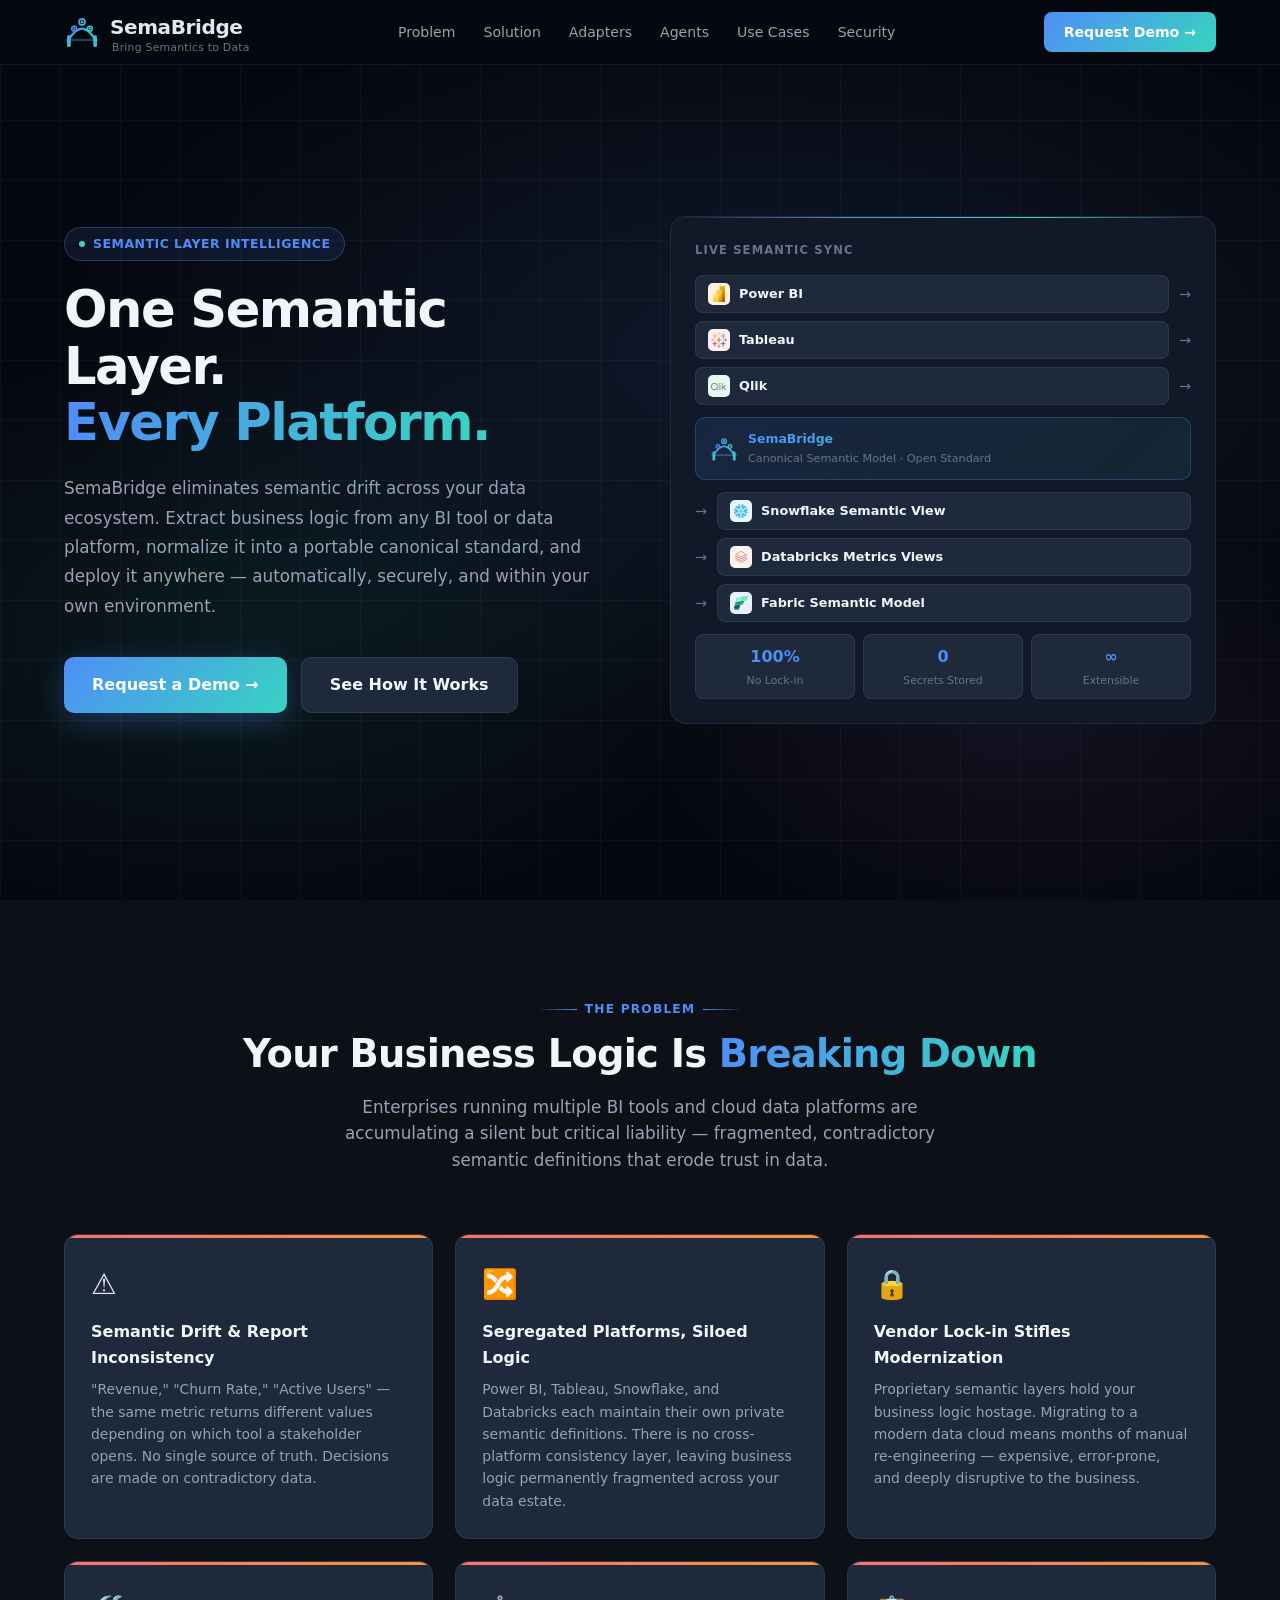
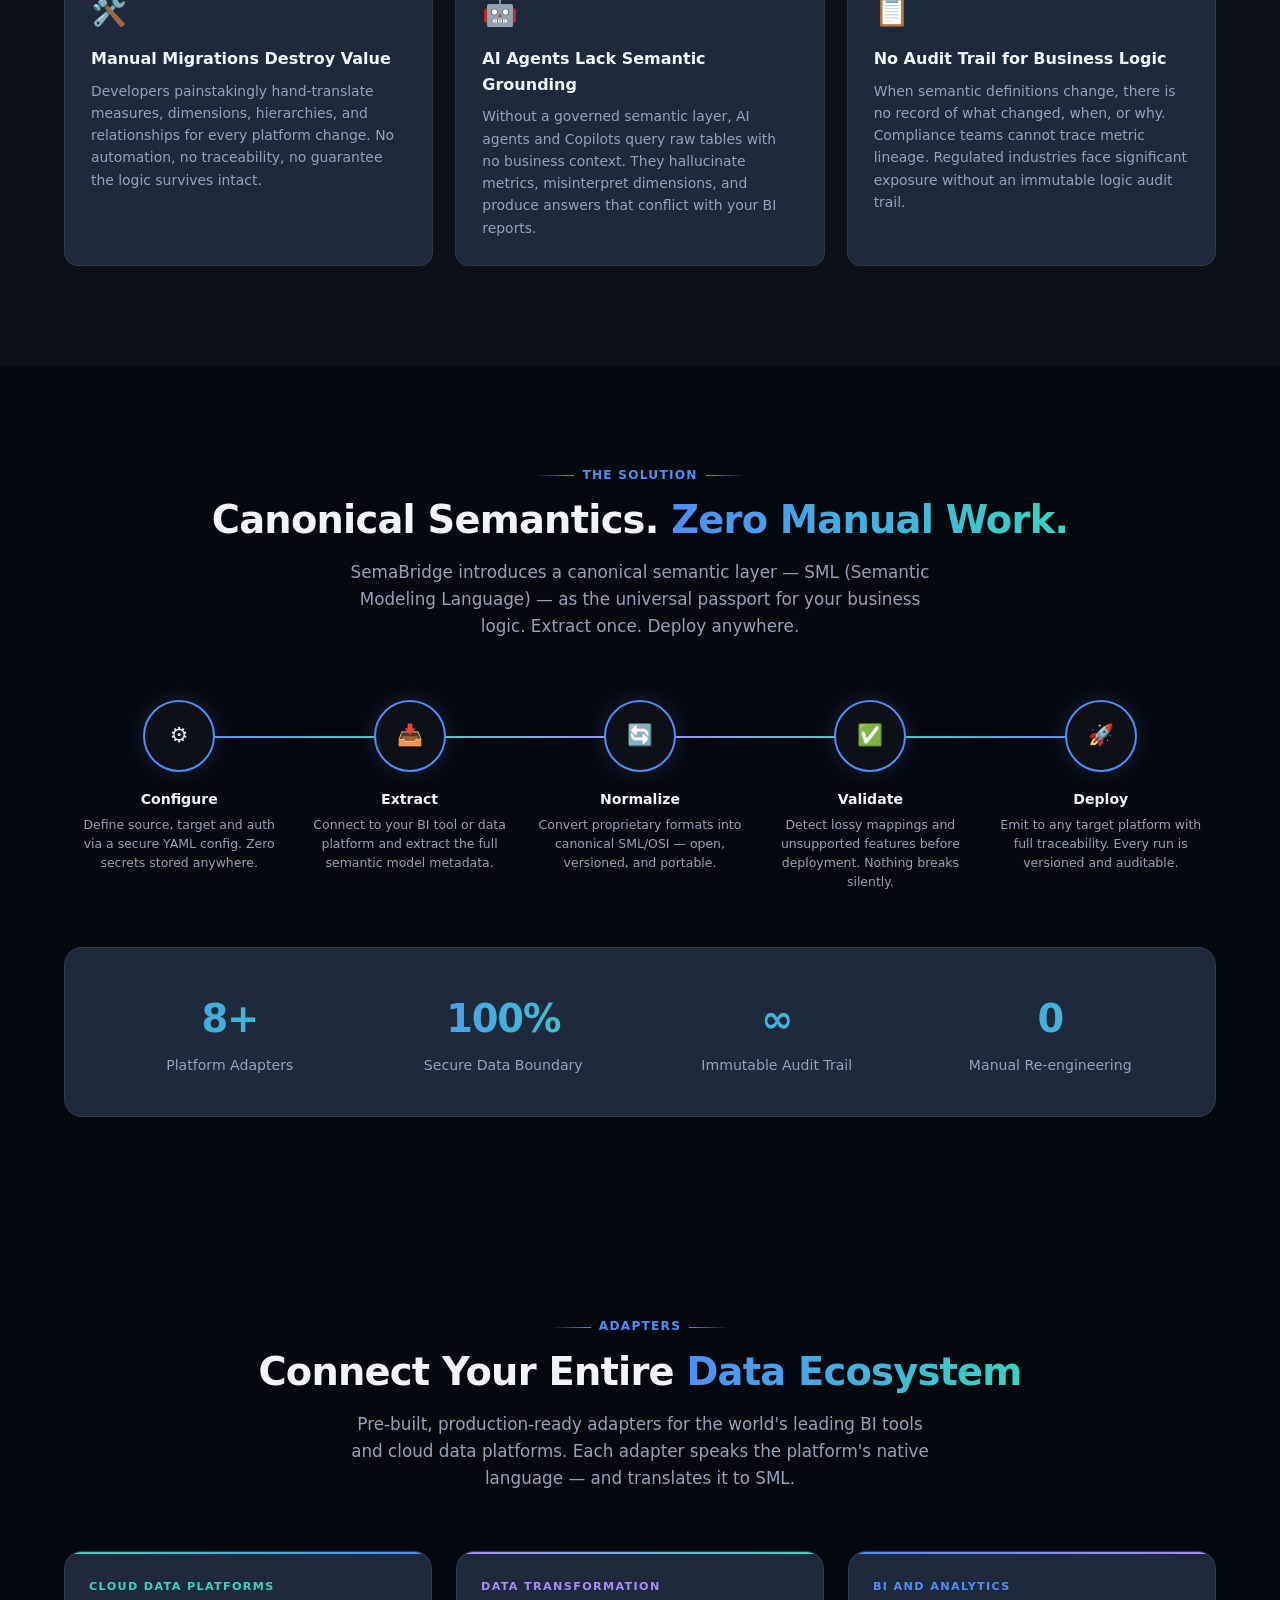
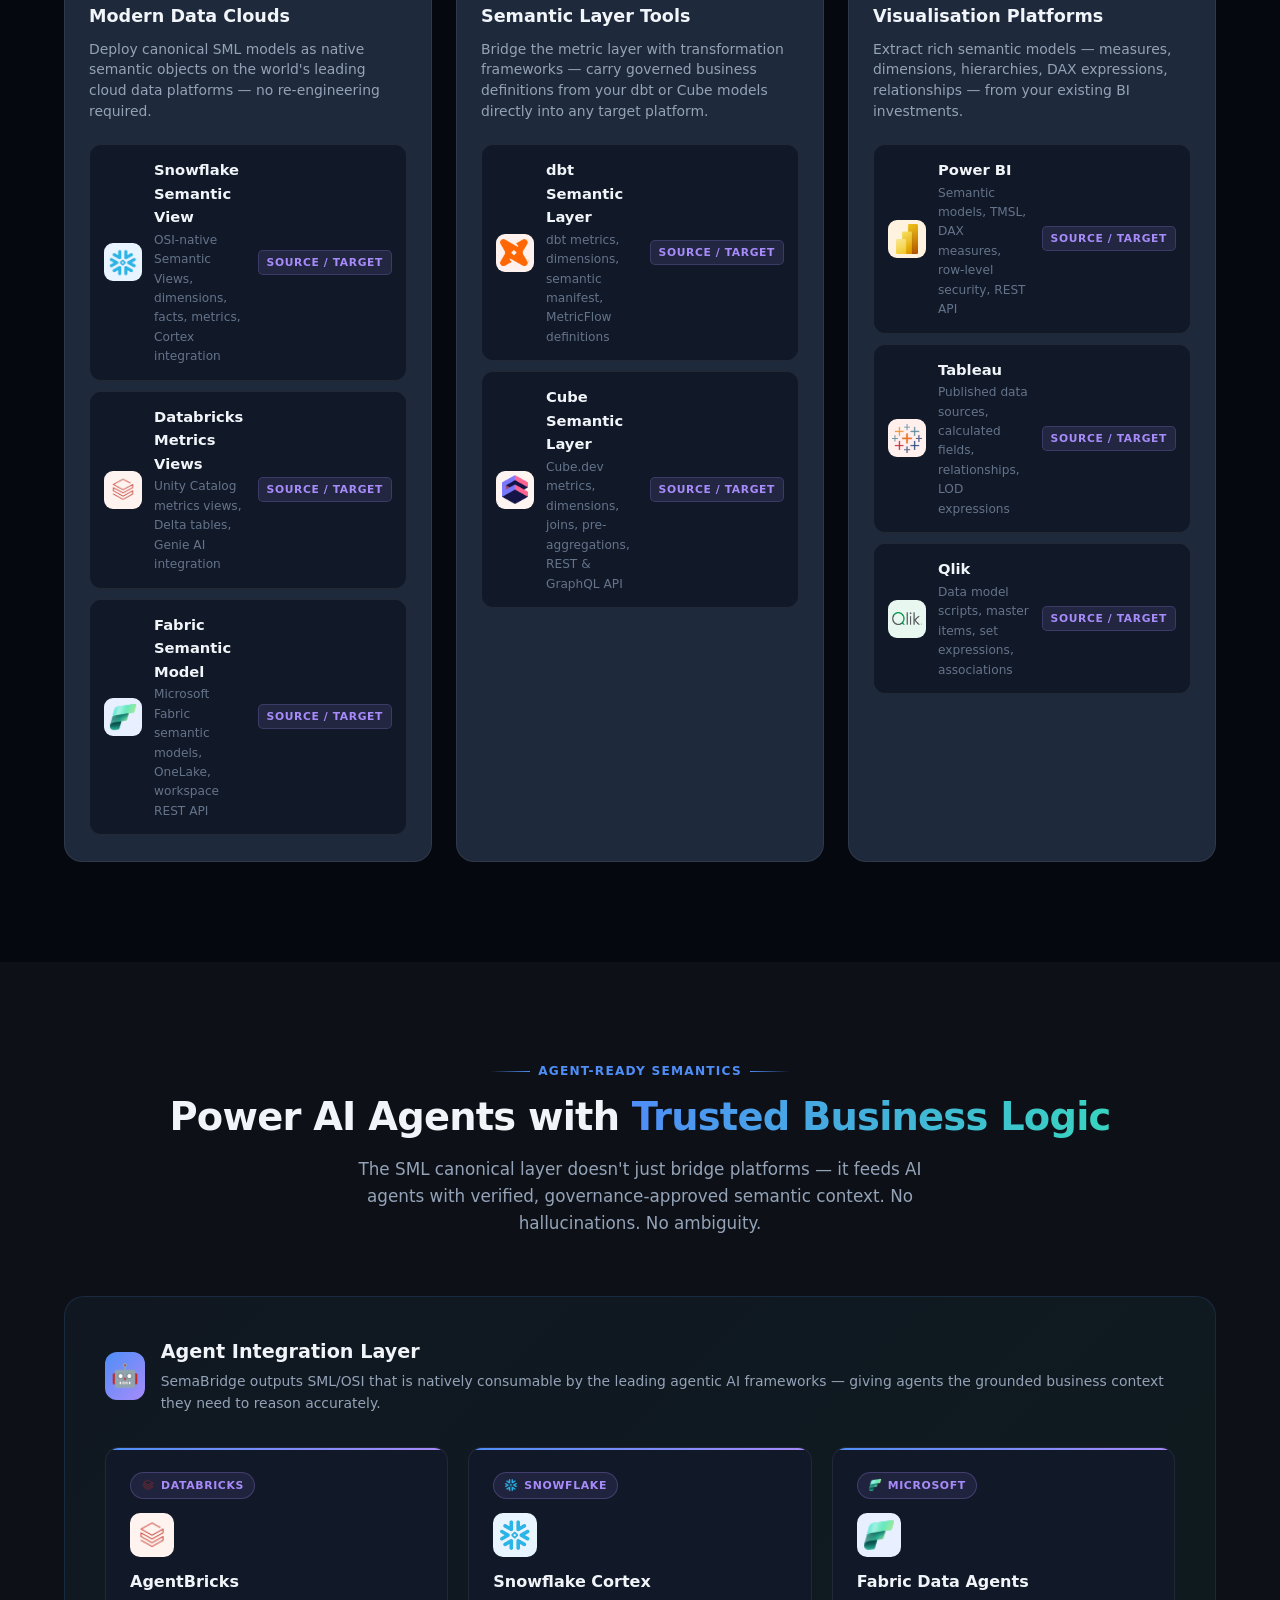
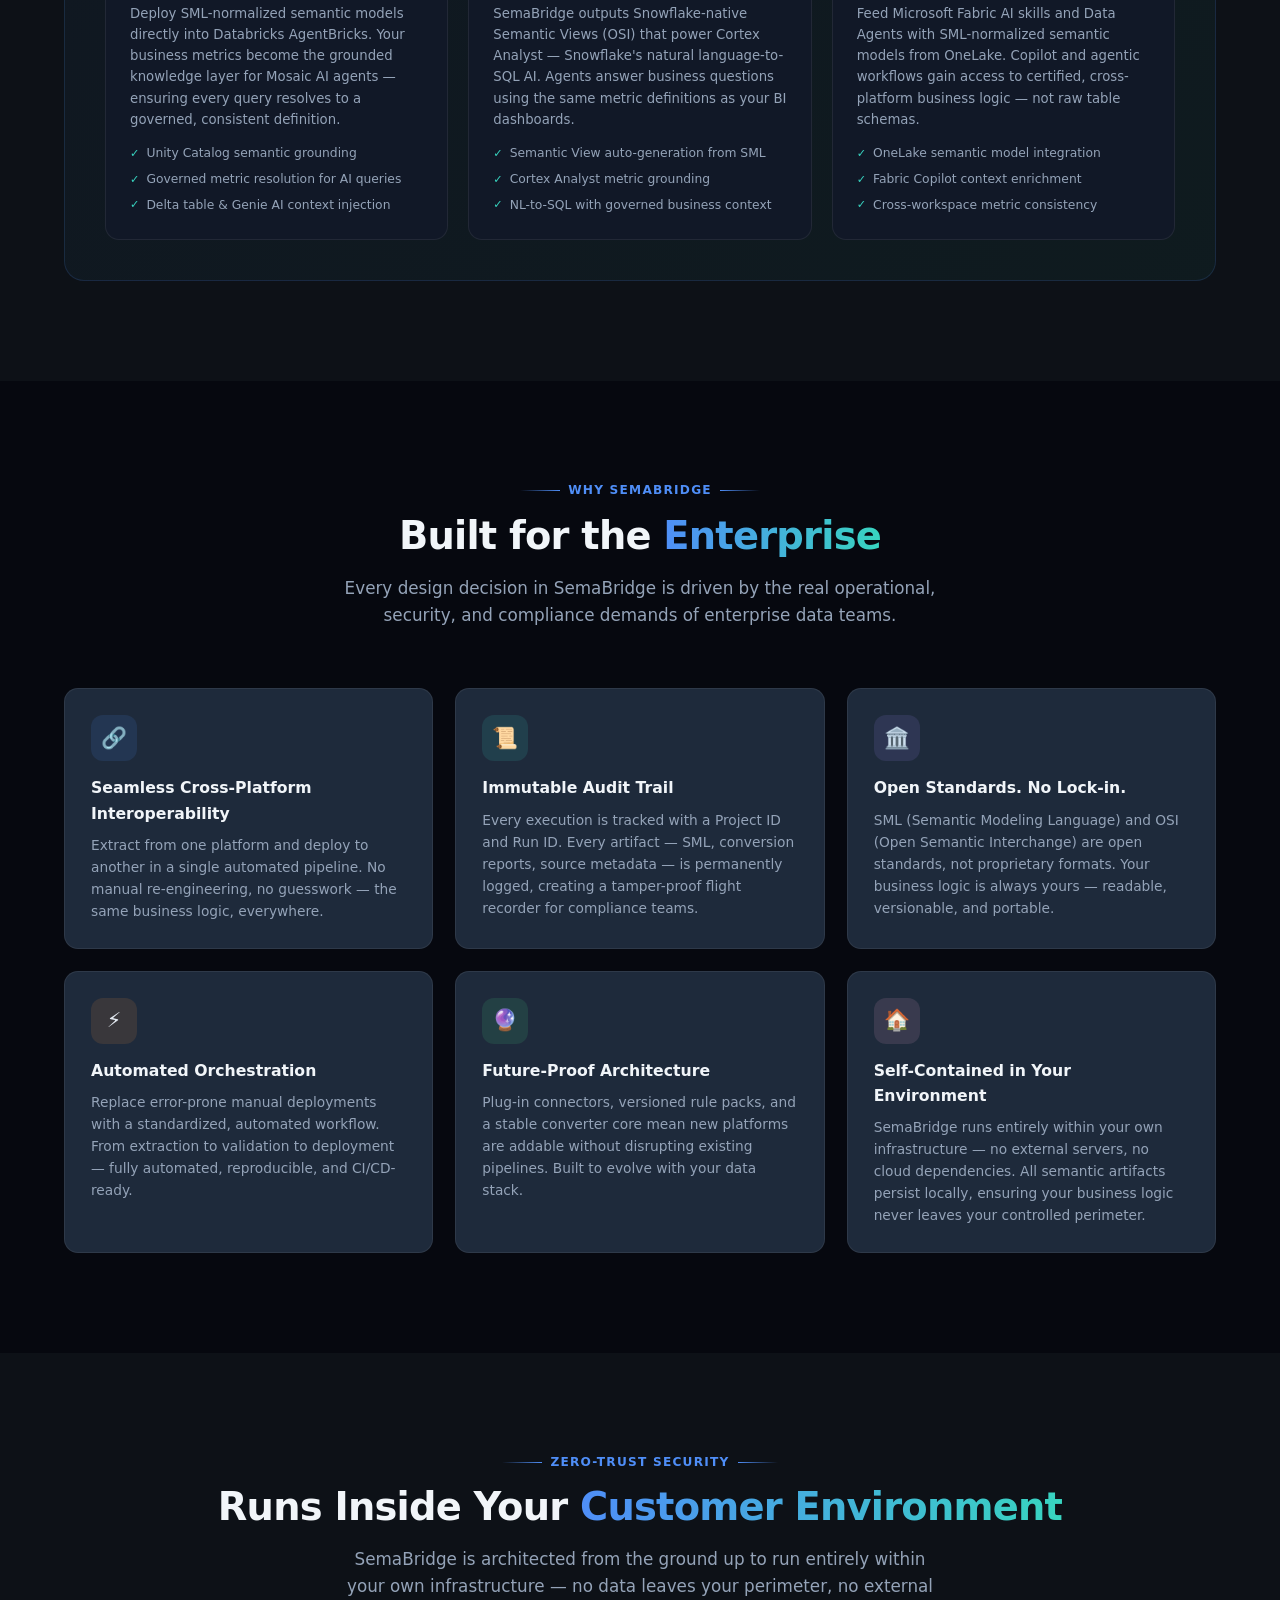
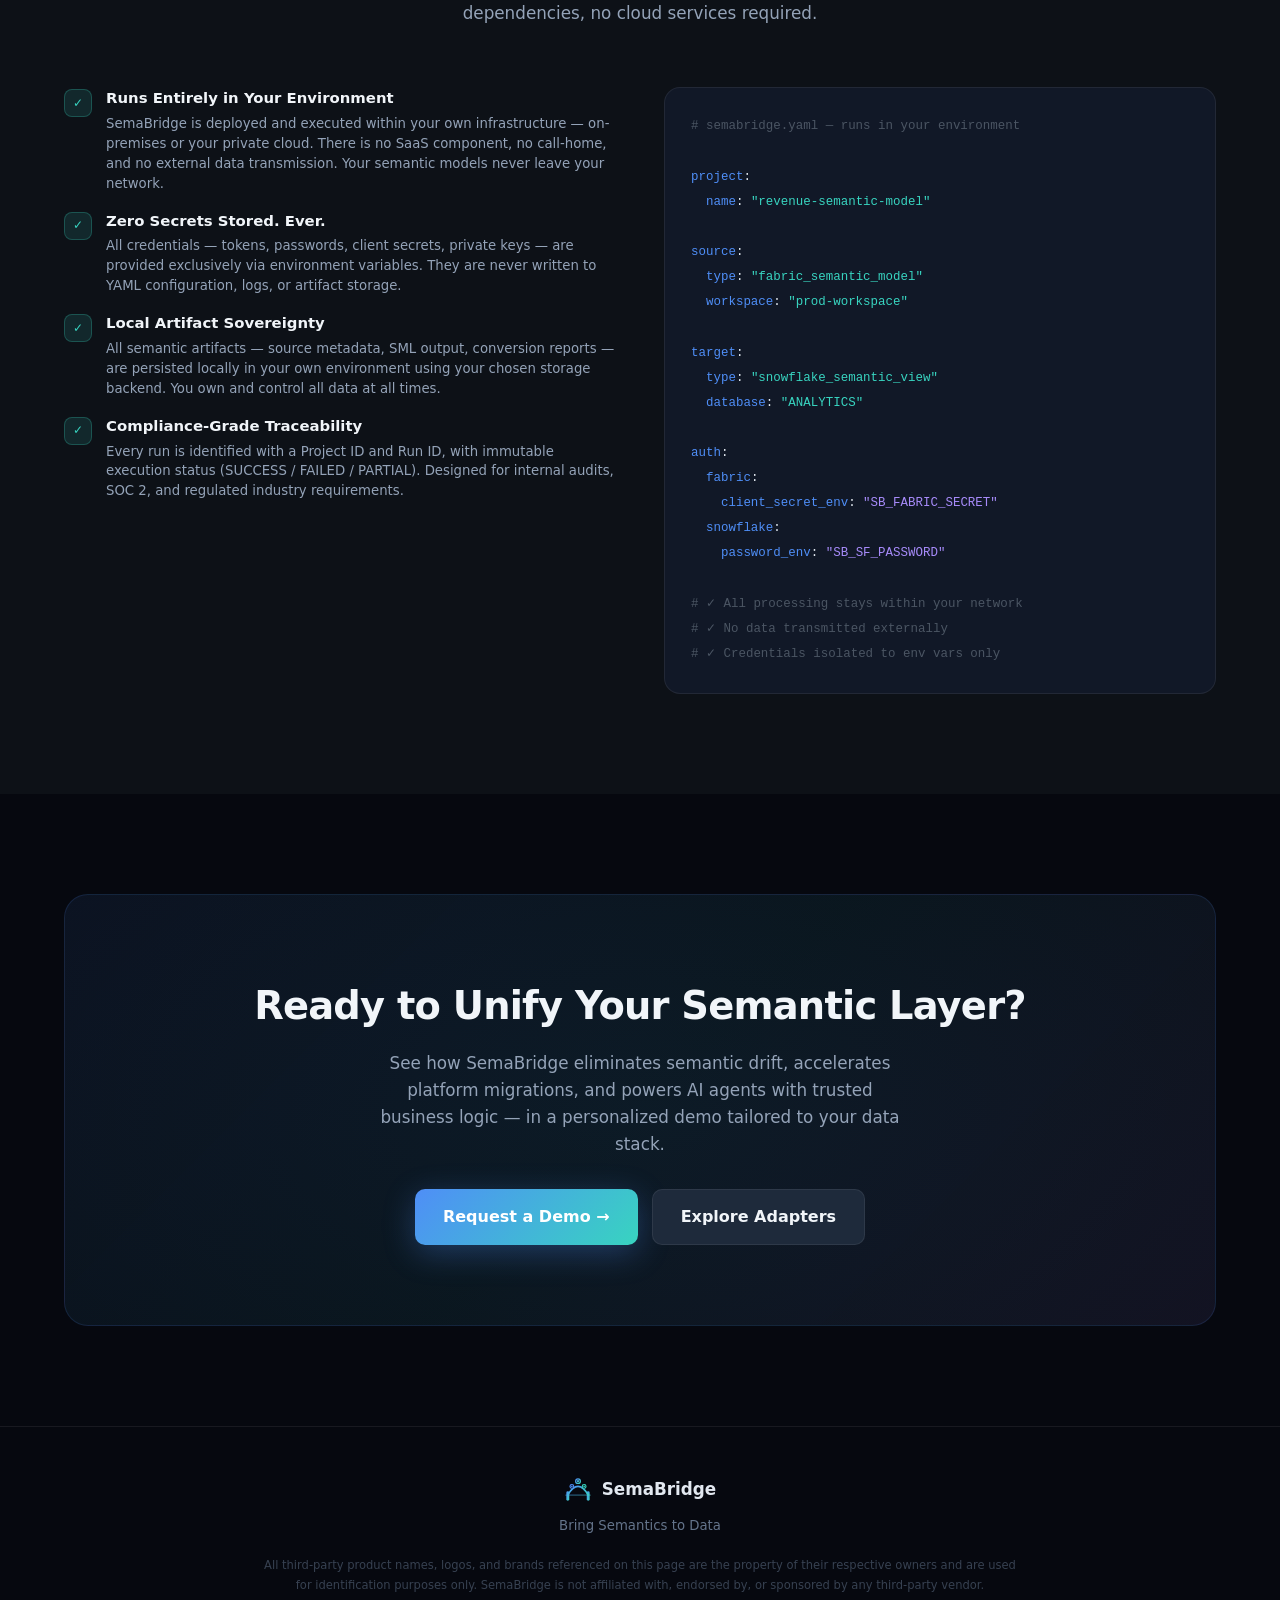
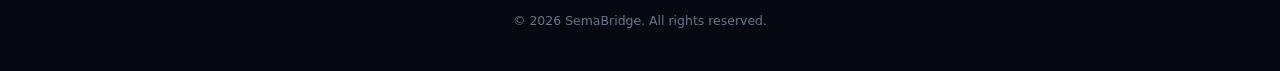
==== index.html @ 3fffd90b "Committing Website" ====
<!DOCTYPE html>
<html lang="en">
<head>
  <meta charset="UTF-8" />
  <meta name="viewport" content="width=device-width, initial-scale=1.0" />
  <title>SemaBridge — Bring Semantics to Data</title>
  <link rel="stylesheet" href="styles.css" />
</head>
<body>

<!-- ═══ NAVIGATION ═══ -->
<nav>
  <div class="nav-inner">
    <a href="#" class="nav-logo">
      <!-- SemaBridge Logo — Option A: Suspension Bridge -->
      <svg width="36" height="36" viewBox="0 0 48 48" fill="none" xmlns="http://www.w3.org/2000/svg">
        <defs>
          <linearGradient id="nb1" x1="0" y1="0" x2="1" y2="1"><stop offset="0%" stop-color="#4f8ef7"/><stop offset="100%" stop-color="#38d4c0"/></linearGradient>
        </defs>
        <rect x="4" y="28" width="5" height="16" rx="2.5" fill="url(#nb1)"/>
        <rect x="39" y="28" width="5" height="16" rx="2.5" fill="url(#nb1)"/>
        <rect x="2" y="33" width="44" height="3" rx="1.5" fill="url(#nb1)" opacity="0.35"/>
        <path d="M6.5 34 Q24 5 41.5 34" stroke="url(#nb1)" stroke-width="3" fill="none" stroke-linecap="round"/>
        <line x1="13.5" y1="19.5" x2="13.5" y2="33" stroke="url(#nb1)" stroke-width="1.2" opacity="0.45"/>
        <line x1="24"   y1="10.5" x2="24"   y2="33" stroke="url(#nb1)" stroke-width="1.2" opacity="0.45"/>
        <line x1="34.5" y1="19.5" x2="34.5" y2="33" stroke="url(#nb1)" stroke-width="1.2" opacity="0.45"/>
        <circle cx="13.5" cy="19.5" r="3.2" fill="#0d1117" stroke="#4f8ef7" stroke-width="2"/>
        <circle cx="24"   cy="10.5" r="4"   fill="#0d1117" stroke="url(#nb1)" stroke-width="2.2"/>
        <circle cx="34.5" cy="19.5" r="3.2" fill="#0d1117" stroke="#38d4c0" stroke-width="2"/>
        <circle cx="13.5" cy="19.5" r="1.4" fill="#4f8ef7"/>
        <circle cx="24"   cy="10.5" r="1.8" fill="url(#nb1)"/>
        <circle cx="34.5" cy="19.5" r="1.4" fill="#38d4c0"/>
      </svg>
      <div class="nav-logo-text">
        <span>SemaBridge</span>
        <span class="nav-tagline">Bring Semantics to Data</span>
      </div>
    </a>
    <div class="nav-links">
      <a href="#problem">Problem</a>
      <a href="#solution">Solution</a>
      <a href="#adapters">Adapters</a>
      <a href="#agents">Agents</a>
      <a href="usecases.html">Use Cases</a>
      <a href="#security">Security</a>
    </div>
    <a href="#cta" class="nav-cta">Request Demo →</a>
  </div>
</nav>

<!-- ═══ HERO ═══ -->
<section class="hero">
  <div class="hero-bg"></div>
  <div class="hero-grid"></div>
  <div class="container">
    <div class="hero-inner">
      <div class="hero-content">
        <div class="hero-badge">
          <span class="hero-badge-dot"></span>
          Semantic Layer Intelligence
        </div>
        <h1>
          One Semantic Layer.<br>
          <span class="grad">Every Platform.</span>
        </h1>
        <p class="hero-sub">
          SemaBridge eliminates semantic drift across your data ecosystem. Extract business logic from any BI tool or data platform, normalize it into a portable canonical standard, and deploy it anywhere — automatically, securely, and within your own environment.
        </p>
        <div class="hero-actions">
          <a href="#cta" class="btn-primary">Request a Demo →</a>
          <a href="#solution" class="btn-secondary">See How It Works</a>
        </div>
      </div>

      <div class="hero-visual">
        <div class="flow-card">
          <div class="flow-title">Live Semantic Sync</div>

          <!-- Sources -->
          <div class="flow-row">
            <div class="flow-node">
              <div class="flow-node-icon" style="background:#fff3e0">
                <img src="icons/powerbi.png" class="icon-img" alt="Power BI">
              </div>
              Power BI
            </div>
            <div class="flow-arrow">→</div>
          </div>
          <div class="flow-row">
            <div class="flow-node">
              <div class="flow-node-icon" style="background:#fff0ee">
                <img src="icons/tableau.png" class="icon-img" alt="Tableau">
              </div>
              Tableau
            </div>
            <div class="flow-arrow">→</div>
          </div>
          <div class="flow-row">
            <div class="flow-node">
              <div class="flow-node-icon" style="background:#e8f8f0">
                <img src="icons/Qlik.png" class="icon-img" alt="Qlik">
              </div>
              Qlik
            </div>
            <div class="flow-arrow">→</div>
          </div>

          <!-- SemaBridge canonical layer -->
          <div class="flow-bridge">
            <svg width="28" height="28" viewBox="0 0 48 48" fill="none">
              <defs><linearGradient id="hbg" x1="0" y1="0" x2="1" y2="1"><stop offset="0%" stop-color="#4f8ef7"/><stop offset="100%" stop-color="#38d4c0"/></linearGradient></defs>
              <rect x="4" y="28" width="5" height="16" rx="2.5" fill="url(#hbg)"/>
              <rect x="39" y="28" width="5" height="16" rx="2.5" fill="url(#hbg)"/>
              <rect x="2" y="33" width="44" height="3" rx="1.5" fill="url(#hbg)" opacity="0.35"/>
              <path d="M6.5 34 Q24 5 41.5 34" stroke="url(#hbg)" stroke-width="3" fill="none" stroke-linecap="round"/>
              <line x1="13.5" y1="19.5" x2="13.5" y2="33" stroke="url(#hbg)" stroke-width="1.2" opacity="0.45"/>
              <line x1="24"   y1="10.5" x2="24"   y2="33" stroke="url(#hbg)" stroke-width="1.2" opacity="0.45"/>
              <line x1="34.5" y1="19.5" x2="34.5" y2="33" stroke="url(#hbg)" stroke-width="1.2" opacity="0.45"/>
              <circle cx="13.5" cy="19.5" r="3.2" fill="#111827" stroke="#4f8ef7" stroke-width="2"/>
              <circle cx="24"   cy="10.5" r="4"   fill="#111827" stroke="url(#hbg)" stroke-width="2.2"/>
              <circle cx="34.5" cy="19.5" r="3.2" fill="#111827" stroke="#38d4c0" stroke-width="2"/>
              <circle cx="13.5" cy="19.5" r="1.4" fill="#4f8ef7"/>
              <circle cx="24"   cy="10.5" r="1.8" fill="url(#hbg)"/>
              <circle cx="34.5" cy="19.5" r="1.4" fill="#38d4c0"/>
            </svg>
            <div>
              <div style="font-size:0.78rem;font-weight:800;background:linear-gradient(90deg,#4f8ef7,#38d4c0);-webkit-background-clip:text;-webkit-text-fill-color:transparent;background-clip:text">SemaBridge</div>
              <div style="font-size:0.7rem;color:#64748b;font-weight:500;margin-top:1px">Canonical Semantic Model · Open Standard</div>
            </div>
          </div>

          <!-- Targets -->
          <div class="flow-row">
            <div class="flow-arrow">→</div>
            <div class="flow-node">
              <div class="flow-node-icon" style="background:#e8f4ff">
                <img src="icons/snowflake.png" class="icon-img" alt="Snowflake">
              </div>
              Snowflake Semantic View
            </div>
          </div>
          <div class="flow-row">
            <div class="flow-arrow">→</div>
            <div class="flow-node">
              <div class="flow-node-icon" style="background:#fff3f0">
                <img src="icons/databricks.png" class="icon-img" alt="Databricks">
              </div>
              Databricks Metrics Views
            </div>
          </div>
          <div class="flow-row">
            <div class="flow-arrow">→</div>
            <div class="flow-node">
              <div class="flow-node-icon" style="background:#e8f0ff">
                <img src="icons/fabric.png" class="icon-img" alt="Microsoft Fabric">
              </div>
              Fabric Semantic Model
            </div>
          </div>

          <div class="flow-stats">
            <div class="flow-stat"><div class="flow-stat-val">100%</div><div class="flow-stat-label">No Lock-in</div></div>
            <div class="flow-stat"><div class="flow-stat-val">0</div><div class="flow-stat-label">Secrets Stored</div></div>
            <div class="flow-stat"><div class="flow-stat-val">∞</div><div class="flow-stat-label">Extensible</div></div>
          </div>
        </div>
      </div>
    </div>
  </div>
</section>

<!-- ═══ PROBLEM ═══ -->
<section class="section section--alt" id="problem">
  <div class="container">
    <div class="section-header">
      <div class="section-kicker">The Problem</div>
      <h2>Your Business Logic Is <span class="grad">Breaking Down</span></h2>
      <p>Enterprises running multiple BI tools and cloud data platforms are accumulating a silent but critical liability — fragmented, contradictory semantic definitions that erode trust in data.</p>
    </div>
    <div class="problem-grid">
      <div class="problem-card">
        <span class="problem-icon">⚠️</span>
        <h3>Semantic Drift &amp; Report Inconsistency</h3>
        <p>"Revenue," "Churn Rate," "Active Users" — the same metric returns different values depending on which tool a stakeholder opens. No single source of truth. Decisions are made on contradictory data.</p>
      </div>
      <div class="problem-card">
        <span class="problem-icon">🔀</span>
        <h3>Segregated Platforms, Siloed Logic</h3>
        <p>Power BI, Tableau, Snowflake, and Databricks each maintain their own private semantic definitions. There is no cross-platform consistency layer, leaving business logic permanently fragmented across your data estate.</p>
      </div>
      <div class="problem-card">
        <span class="problem-icon">🔒</span>
        <h3>Vendor Lock-in Stifles Modernization</h3>
        <p>Proprietary semantic layers hold your business logic hostage. Migrating to a modern data cloud means months of manual re-engineering — expensive, error-prone, and deeply disruptive to the business.</p>
      </div>
      <div class="problem-card">
        <span class="problem-icon">🛠️</span>
        <h3>Manual Migrations Destroy Value</h3>
        <p>Developers painstakingly hand-translate measures, dimensions, hierarchies, and relationships for every platform change. No automation, no traceability, no guarantee the logic survives intact.</p>
      </div>
      <div class="problem-card">
        <span class="problem-icon">🤖</span>
        <h3>AI Agents Lack Semantic Grounding</h3>
        <p>Without a governed semantic layer, AI agents and Copilots query raw tables with no business context. They hallucinate metrics, misinterpret dimensions, and produce answers that conflict with your BI reports.</p>
      </div>
      <div class="problem-card">
        <span class="problem-icon">📋</span>
        <h3>No Audit Trail for Business Logic</h3>
        <p>When semantic definitions change, there is no record of what changed, when, or why. Compliance teams cannot trace metric lineage. Regulated industries face significant exposure without an immutable logic audit trail.</p>
      </div>
    </div>
  </div>
</section>

<!-- ═══ SOLUTION ═══ -->
<section class="section" id="solution">
  <div class="container">
    <div class="section-header">
      <div class="section-kicker">The Solution</div>
      <h2>Canonical Semantics. <span class="grad">Zero Manual Work.</span></h2>
      <p>SemaBridge introduces a canonical semantic layer — SML (Semantic Modeling Language) — as the universal passport for your business logic. Extract once. Deploy anywhere.</p>
    </div>
    <div class="steps">
      <div class="step">
        <div class="step-num">⚙️</div>
        <h4>Configure</h4>
        <p>Define source, target and auth via a secure YAML config. Zero secrets stored anywhere.</p>
      </div>
      <div class="step">
        <div class="step-num">📥</div>
        <h4>Extract</h4>
        <p>Connect to your BI tool or data platform and extract the full semantic model metadata.</p>
      </div>
      <div class="step">
        <div class="step-num">🔄</div>
        <h4>Normalize</h4>
        <p>Convert proprietary formats into canonical SML/OSI — open, versioned, and portable.</p>
      </div>
      <div class="step">
        <div class="step-num">✅</div>
        <h4>Validate</h4>
        <p>Detect lossy mappings and unsupported features before deployment. Nothing breaks silently.</p>
      </div>
      <div class="step">
        <div class="step-num">🚀</div>
        <h4>Deploy</h4>
        <p>Emit to any target platform with full traceability. Every run is versioned and auditable.</p>
      </div>
    </div>
    <div class="stats-row">
      <div class="stat-item">
        <div class="stat-num">8+</div>
        <div class="stat-label">Platform Adapters</div>
      </div>
      <div class="stat-item">
        <div class="stat-num">100%</div>
        <div class="stat-label">Secure Data Boundary</div>
      </div>
      <div class="stat-item">
        <div class="stat-num">∞</div>
        <div class="stat-label">Immutable Audit Trail</div>
      </div>
      <div class="stat-item">
        <div class="stat-num">0</div>
        <div class="stat-label">Manual Re-engineering</div>
      </div>
    </div>
  </div>
</section>


<!-- ═══ ADAPTERS ═══ -->
<section class="section" id="adapters">
  <div class="container">
    <div class="section-header">
      <div class="section-kicker">Adapters</div>
      <h2>Connect Your Entire <span class="grad">Data Ecosystem</span></h2>
      <p>Pre-built, production-ready adapters for the world's leading BI tools and cloud data platforms. Each adapter speaks the platform's native language — and translates it to SML.</p>
    </div>
    <div class="adapters-grid">

      <!-- ① Cloud Data Platforms -->
      <div class="adapter-group data">
        <div class="adapter-group-label">Cloud Data Platforms</div>
        <h3>Modern Data Clouds</h3>
        <p>Deploy canonical SML models as native semantic objects on the world's leading cloud data platforms — no re-engineering required.</p>
        <div class="adapter-list">

          <div class="adapter-item">
            <div class="adapter-logo" style="background:#e8f4ff">
              <img src="icons/snowflake.png" class="icon-img" alt="Snowflake">
            </div>
            <div class="adapter-info">
              <div class="adapter-name">Snowflake Semantic View</div>
              <div class="adapter-desc">OSI-native Semantic Views, dimensions, facts, metrics, Cortex integration</div>
            </div>
            <span class="adapter-tag">Source / Target</span>
          </div>

          <div class="adapter-item">
            <div class="adapter-logo" style="background:#fff3f0">
              <img src="icons/databricks.png" class="icon-img" alt="Databricks">
            </div>
            <div class="adapter-info">
              <div class="adapter-name">Databricks Metrics Views</div>
              <div class="adapter-desc">Unity Catalog metrics views, Delta tables, Genie AI integration</div>
            </div>
            <span class="adapter-tag">Source / Target</span>
          </div>

          <div class="adapter-item">
            <div class="adapter-logo" style="background:#e8f0ff">
              <img src="icons/fabric.png" class="icon-img" alt="Microsoft Fabric">
            </div>
            <div class="adapter-info">
              <div class="adapter-name">Fabric Semantic Model</div>
              <div class="adapter-desc">Microsoft Fabric semantic models, OneLake, workspace REST API</div>
            </div>
            <span class="adapter-tag">Source / Target</span>
          </div>

        </div>
      </div>

      <!-- ② Data Transformation -->
      <div class="adapter-group transform">
        <div class="adapter-group-label">Data Transformation</div>
        <h3>Semantic Layer Tools</h3>
        <p>Bridge the metric layer with transformation frameworks — carry governed business definitions from your dbt or Cube models directly into any target platform.</p>
        <div class="adapter-list">

          <div class="adapter-item">
            <div class="adapter-logo" style="background:#fff2ee">
              <img src="icons/dbt.png" class="icon-img" alt="dbt">
            </div>
            <div class="adapter-info">
              <div class="adapter-name">dbt Semantic Layer</div>
              <div class="adapter-desc">dbt metrics, dimensions, semantic manifest, MetricFlow definitions</div>
            </div>
            <span class="adapter-tag">Source / Target</span>
          </div>

          <div class="adapter-item">
            <div class="adapter-logo" style="background:#fff4f0">
              <img src="icons/cube.png" class="icon-img" alt="Cube">
            </div>
            <div class="adapter-info">
              <div class="adapter-name">Cube Semantic Layer</div>
              <div class="adapter-desc">Cube.dev metrics, dimensions, joins, pre-aggregations, REST &amp; GraphQL API</div>
            </div>
            <span class="adapter-tag">Source / Target</span>
          </div>

        </div>
      </div>

      <!-- ③ BI and Analytics -->
      <div class="adapter-group bi">
        <div class="adapter-group-label">BI and Analytics</div>
        <h3>Visualisation Platforms</h3>
        <p>Extract rich semantic models — measures, dimensions, hierarchies, DAX expressions, relationships — from your existing BI investments.</p>
        <div class="adapter-list">

          <div class="adapter-item">
            <div class="adapter-logo" style="background:#fff3e0">
              <img src="icons/powerbi.png" class="icon-img" alt="Power BI">
            </div>
            <div class="adapter-info">
              <div class="adapter-name">Power BI</div>
              <div class="adapter-desc">Semantic models, TMSL, DAX measures, row-level security, REST API</div>
            </div>
            <span class="adapter-tag">Source / Target</span>
          </div>

          <div class="adapter-item">
            <div class="adapter-logo" style="background:#fff0ee">
              <img src="icons/tableau.png" class="icon-img" alt="Tableau">
            </div>
            <div class="adapter-info">
              <div class="adapter-name">Tableau</div>
              <div class="adapter-desc">Published data sources, calculated fields, relationships, LOD expressions</div>
            </div>
            <span class="adapter-tag">Source / Target</span>
          </div>

          <div class="adapter-item">
            <div class="adapter-logo" style="background:#e8f8f0">
              <img src="icons/Qlik.png" class="icon-img" alt="Qlik">
            </div>
            <div class="adapter-info">
              <div class="adapter-name">Qlik</div>
              <div class="adapter-desc">Data model scripts, master items, set expressions, associations</div>
            </div>
            <span class="adapter-tag">Source / Target</span>
          </div>

        </div>
      </div>

    </div>
  </div>
</section>

<!-- ═══ AGENTS ═══ -->
<section class="section section--alt" id="agents">
  <div class="container">
    <div class="section-header">
      <div class="section-kicker">Agent-Ready Semantics</div>
      <h2>Power AI Agents with <span class="grad">Trusted Business Logic</span></h2>
      <p>The SML canonical layer doesn't just bridge platforms — it feeds AI agents with verified, governance-approved semantic context. No hallucinations. No ambiguity.</p>
    </div>
    <div class="agents-wrapper">
      <div class="agents-header">
        <div class="agents-icon">🤖</div>
        <div class="agents-header-text">
          <h3>Agent Integration Layer</h3>
          <p>SemaBridge outputs SML/OSI that is natively consumable by the leading agentic AI frameworks — giving agents the grounded business context they need to reason accurately.</p>
        </div>
      </div>
      <div class="agents-grid">

        <div class="agent-card">
          <div class="agent-platform-badge">
            <img src="icons/databricks.png" class="icon-badge-img" alt="Databricks">
            Databricks
          </div>
          <div class="agent-logo" style="background:#fff3f0">
            <img src="icons/databricks.png" class="icon-img" alt="Databricks">
          </div>
          <h4>AgentBricks</h4>
          <p>Deploy SML-normalized semantic models directly into Databricks AgentBricks. Your business metrics become the grounded knowledge layer for Mosaic AI agents — ensuring every query resolves to a governed, consistent definition.</p>
          <div class="agent-features">
            <div class="agent-feature">Unity Catalog semantic grounding</div>
            <div class="agent-feature">Governed metric resolution for AI queries</div>
            <div class="agent-feature">Delta table &amp; Genie AI context injection</div>
          </div>
        </div>

        <div class="agent-card">
          <div class="agent-platform-badge">
            <img src="icons/snowflake.png" class="icon-badge-img" alt="Snowflake">
            Snowflake
          </div>
          <div class="agent-logo" style="background:#e8f4ff">
            <img src="icons/snowflake.png" class="icon-img" alt="Snowflake">
          </div>
          <h4>Snowflake Cortex</h4>
          <p>SemaBridge outputs Snowflake-native Semantic Views (OSI) that power Cortex Analyst — Snowflake's natural language-to-SQL AI. Agents answer business questions using the same metric definitions as your BI dashboards.</p>
          <div class="agent-features">
            <div class="agent-feature">Semantic View auto-generation from SML</div>
            <div class="agent-feature">Cortex Analyst metric grounding</div>
            <div class="agent-feature">NL-to-SQL with governed business context</div>
          </div>
        </div>

        <div class="agent-card">
          <div class="agent-platform-badge">
            <img src="icons/fabric.png" class="icon-badge-img" alt="Microsoft Fabric">
            Microsoft
          </div>
          <div class="agent-logo" style="background:#e8f0ff">
            <img src="icons/fabric.png" class="icon-img" alt="Microsoft Fabric">
          </div>
          <h4>Fabric Data Agents</h4>
          <p>Feed Microsoft Fabric AI skills and Data Agents with SML-normalized semantic models from OneLake. Copilot and agentic workflows gain access to certified, cross-platform business logic — not raw table schemas.</p>
          <div class="agent-features">
            <div class="agent-feature">OneLake semantic model integration</div>
            <div class="agent-feature">Fabric Copilot context enrichment</div>
            <div class="agent-feature">Cross-workspace metric consistency</div>
          </div>
        </div>

      </div>
    </div>
  </div>
</section>

<!-- ═══ BENEFITS ═══ -->
<section class="section" id="benefits">
  <div class="container">
    <div class="section-header">
      <div class="section-kicker">Why SemaBridge</div>
      <h2>Built for the <span class="grad">Enterprise</span></h2>
      <p>Every design decision in SemaBridge is driven by the real operational, security, and compliance demands of enterprise data teams.</p>
    </div>
    <div class="benefits-grid">
      <div class="benefit-card">
        <div class="benefit-icon bg-blue">🔗</div>
        <h3>Seamless Cross-Platform Interoperability</h3>
        <p>Extract from one platform and deploy to another in a single automated pipeline. No manual re-engineering, no guesswork — the same business logic, everywhere.</p>
      </div>
      <div class="benefit-card">
        <div class="benefit-icon bg-teal">📜</div>
        <h3>Immutable Audit Trail</h3>
        <p>Every execution is tracked with a Project ID and Run ID. Every artifact — SML, conversion reports, source metadata — is permanently logged, creating a tamper-proof flight recorder for compliance teams.</p>
      </div>
      <div class="benefit-card">
        <div class="benefit-icon bg-purple">🏛️</div>
        <h3>Open Standards. No Lock-in.</h3>
        <p>SML (Semantic Modeling Language) and OSI (Open Semantic Interchange) are open standards, not proprietary formats. Your business logic is always yours — readable, versionable, and portable.</p>
      </div>
      <div class="benefit-card">
        <div class="benefit-icon bg-orange">⚡</div>
        <h3>Automated Orchestration</h3>
        <p>Replace error-prone manual deployments with a standardized, automated workflow. From extraction to validation to deployment — fully automated, reproducible, and CI/CD-ready.</p>
      </div>
      <div class="benefit-card">
        <div class="benefit-icon bg-green">🔮</div>
        <h3>Future-Proof Architecture</h3>
        <p>Plug-in connectors, versioned rule packs, and a stable converter core mean new platforms are addable without disrupting existing pipelines. Built to evolve with your data stack.</p>
      </div>
      <div class="benefit-card">
        <div class="benefit-icon bg-pink">🏠</div>
        <h3>Self-Contained in Your Environment</h3>
        <p>SemaBridge runs entirely within your own infrastructure — no external servers, no cloud dependencies. All semantic artifacts persist locally, ensuring your business logic never leaves your controlled perimeter.</p>
      </div>
    </div>
  </div>
</section>

<!-- ═══ SECURITY ═══ -->
<section class="section section--alt" id="security">
  <div class="container">
    <div class="section-header">
      <div class="section-kicker">Zero-Trust Security</div>
      <h2>Runs Inside Your <span class="grad">Customer Environment</span></h2>
      <p>SemaBridge is architected from the ground up to run entirely within your own infrastructure — no data leaves your perimeter, no external dependencies, no cloud services required.</p>
    </div>
    <div class="security-wrap">
      <div class="security-list">
        <div class="security-item">
          <div class="security-check">✓</div>
          <div>
            <h4>Runs Entirely in Your Environment</h4>
            <p>SemaBridge is deployed and executed within your own infrastructure — on-premises or your private cloud. There is no SaaS component, no call-home, and no external data transmission. Your semantic models never leave your network.</p>
          </div>
        </div>
        <div class="security-item">
          <div class="security-check">✓</div>
          <div>
            <h4>Zero Secrets Stored. Ever.</h4>
            <p>All credentials — tokens, passwords, client secrets, private keys — are provided exclusively via environment variables. They are never written to YAML configuration, logs, or artifact storage.</p>
          </div>
        </div>
        <div class="security-item">
          <div class="security-check">✓</div>
          <div>
            <h4>Local Artifact Sovereignty</h4>
            <p>All semantic artifacts — source metadata, SML output, conversion reports — are persisted locally in your own environment using your chosen storage backend. You own and control all data at all times.</p>
          </div>
        </div>
        <div class="security-item">
          <div class="security-check">✓</div>
          <div>
            <h4>Compliance-Grade Traceability</h4>
            <p>Every run is identified with a Project ID and Run ID, with immutable execution status (SUCCESS / FAILED / PARTIAL). Designed for internal audits, SOC 2, and regulated industry requirements.</p>
          </div>
        </div>
      </div>

      <div class="security-visual">
        <div class="code-line"><span class="code-comment"># semabridge.yaml — runs in your environment</span></div>
        <br>
        <div class="code-line"><span class="code-key">project</span>:</div>
        <div class="code-line">&nbsp;&nbsp;<span class="code-key">name</span>: <span class="code-string">"revenue-semantic-model"</span></div>
        <br>
        <div class="code-line"><span class="code-key">source</span>:</div>
        <div class="code-line">&nbsp;&nbsp;<span class="code-key">type</span>: <span class="code-string">"fabric_semantic_model"</span></div>
        <div class="code-line">&nbsp;&nbsp;<span class="code-key">workspace</span>: <span class="code-string">"prod-workspace"</span></div>
        <br>
        <div class="code-line"><span class="code-key">target</span>:</div>
        <div class="code-line">&nbsp;&nbsp;<span class="code-key">type</span>: <span class="code-string">"snowflake_semantic_view"</span></div>
        <div class="code-line">&nbsp;&nbsp;<span class="code-key">database</span>: <span class="code-string">"ANALYTICS"</span></div>
        <br>
        <div class="code-line"><span class="code-key">auth</span>:</div>
        <div class="code-line">&nbsp;&nbsp;<span class="code-key">fabric</span>:</div>
        <div class="code-line">&nbsp;&nbsp;&nbsp;&nbsp;<span class="code-key">client_secret_env</span>: <span class="code-env">"SB_FABRIC_SECRET"</span></div>
        <div class="code-line">&nbsp;&nbsp;<span class="code-key">snowflake</span>:</div>
        <div class="code-line">&nbsp;&nbsp;&nbsp;&nbsp;<span class="code-key">password_env</span>: <span class="code-env">"SB_SF_PASSWORD"</span></div>
        <br>
        <div class="code-line"><span class="code-comment"># ✓ All processing stays within your network</span></div>
        <div class="code-line"><span class="code-comment"># ✓ No data transmitted externally</span></div>
        <div class="code-line"><span class="code-comment"># ✓ Credentials isolated to env vars only</span></div>
      </div>
    </div>
  </div>
</section>

<!-- ═══ CTA ═══ -->
<section class="section" id="cta">
  <div class="container">
    <div class="cta-section">
      <h2>Ready to Unify Your Semantic Layer?</h2>
      <p>See how SemaBridge eliminates semantic drift, accelerates platform migrations, and powers AI agents with trusted business logic — in a personalized demo tailored to your data stack.</p>
      <div class="cta-actions">
        <a href="mailto:contact@semabridge.io" class="btn-primary">Request a Demo →</a>
        <a href="#adapters" class="btn-secondary">Explore Adapters</a>
      </div>
    </div>
  </div>
</section>

<!-- ═══ FOOTER ═══ -->
<footer>
  <div class="container">
    <div class="footer-logo">
      <svg width="28" height="28" viewBox="0 0 48 48" fill="none" xmlns="http://www.w3.org/2000/svg">
        <defs><linearGradient id="flg" x1="0" y1="0" x2="1" y2="1"><stop offset="0%" stop-color="#4f8ef7"/><stop offset="100%" stop-color="#38d4c0"/></linearGradient></defs>
        <rect x="4" y="28" width="5" height="16" rx="2.5" fill="url(#flg)"/>
        <rect x="39" y="28" width="5" height="16" rx="2.5" fill="url(#flg)"/>
        <rect x="2" y="33" width="44" height="3" rx="1.5" fill="url(#flg)" opacity="0.35"/>
        <path d="M6.5 34 Q24 5 41.5 34" stroke="url(#flg)" stroke-width="3" fill="none" stroke-linecap="round"/>
        <line x1="13.5" y1="19.5" x2="13.5" y2="33" stroke="url(#flg)" stroke-width="1.2" opacity="0.45"/>
        <line x1="24"   y1="10.5" x2="24"   y2="33" stroke="url(#flg)" stroke-width="1.2" opacity="0.45"/>
        <line x1="34.5" y1="19.5" x2="34.5" y2="33" stroke="url(#flg)" stroke-width="1.2" opacity="0.45"/>
        <circle cx="13.5" cy="19.5" r="3.2" fill="#06080f" stroke="#4f8ef7" stroke-width="2"/>
        <circle cx="24"   cy="10.5" r="4"   fill="#06080f" stroke="url(#flg)" stroke-width="2.2"/>
        <circle cx="34.5" cy="19.5" r="3.2" fill="#06080f" stroke="#38d4c0" stroke-width="2"/>
        <circle cx="13.5" cy="19.5" r="1.4" fill="#4f8ef7"/>
        <circle cx="24"   cy="10.5" r="1.8" fill="url(#flg)"/>
        <circle cx="34.5" cy="19.5" r="1.4" fill="#38d4c0"/>
      </svg>
      <span>SemaBridge</span>
    </div>
    <p style="margin-bottom:20px">Bring Semantics to Data</p>
    <p style="font-size:0.72rem;color:#374151;max-width:760px;margin:0 auto;line-height:1.7">
      All third-party product names, logos, and brands referenced on this page are the property of their respective owners and are used for identification purposes only. SemaBridge is not affiliated with, endorsed by, or sponsored by any third-party vendor.
    </p>
    <p style="margin-top:16px;font-size:0.78rem">© 2026 SemaBridge. All rights reserved.</p>
  </div>
</footer>

</body>
</html>
---- styles.css ----
/* ─────────────────────────────────────────────────────────────
   SemaBridge Landing Page — Stylesheet
   ───────────────────────────────────────────────────────────── */

/* ── Reset & Base ── */
*, *::before, *::after { box-sizing: border-box; margin: 0; padding: 0; }
html { scroll-behavior: smooth; scroll-padding-top: 72px; }
body {
  font-family: 'Segoe UI', system-ui, -apple-system, sans-serif;
  background: #06080f;
  color: #e2e8f0;
  line-height: 1.6;
  overflow-x: hidden;
}
a { text-decoration: none; color: inherit; }

/* ── Design Tokens ── */
:root {
  --brand:     #4f8ef7;
  --brand-2:   #38d4c0;
  --brand-3:   #a78bfa;
  --bg-0:      #06080f;
  --bg-1:      #0d1117;
  --bg-2:      #111827;
  --bg-3:      #1a2235;
  --surface:   #1e2a3b;
  --surface-2: #243043;
  --border:    rgba(255, 255, 255, 0.07);
  --text-1:    #f1f5f9;
  --text-2:    #94a3b8;
  --text-3:    #64748b;
  --glow-blue: rgba(79, 142, 247, 0.18);
}

/* ── Layout Helpers ── */
.container { max-width: 1200px; margin: 0 auto; padding: 0 24px; }
.section { padding: 100px 0; }
.section--alt { background: var(--bg-1); }


/* ════════════════════════════════════════
   NAV
════════════════════════════════════════ */
nav {
  position: fixed; top: 0; left: 0; right: 0; z-index: 100;
  background: rgba(6, 8, 15, 0.88);
  backdrop-filter: blur(20px);
  border-bottom: 1px solid var(--border);
}
.nav-inner {
  display: flex; align-items: center; justify-content: space-between;
  max-width: 1200px; margin: 0 auto; padding: 0 24px; height: 64px;
}
.nav-logo {
  display: flex; align-items: center; gap: 10px;
  font-size: 1.25rem; font-weight: 800; letter-spacing: -0.02em;
}
.nav-logo svg { flex-shrink: 0; }
.nav-logo-text { display: flex; flex-direction: column; }
.nav-tagline {
  font-size: 0.68rem; color: var(--text-3); font-weight: 400;
  letter-spacing: 0.02em; margin-left: 2px; display: block;
  line-height: 1;
}
.nav-links { display: flex; gap: 28px; }
.nav-links a { font-size: 0.88rem; color: var(--text-2); transition: color 0.2s; }
.nav-links a:hover { color: var(--text-1); }
.nav-cta {
  background: linear-gradient(135deg, var(--brand), var(--brand-2));
  color: #fff; font-weight: 600; font-size: 0.88rem;
  padding: 9px 20px; border-radius: 8px;
  transition: opacity 0.2s, transform 0.2s;
}
.nav-cta:hover { opacity: 0.88; transform: translateY(-1px); }


/* ════════════════════════════════════════
   HERO
════════════════════════════════════════ */
.hero {
  min-height: 100vh;
  display: flex; align-items: center;
  position: relative; overflow: hidden;
  padding: 120px 0 80px;
}
.hero-bg {
  position: absolute; inset: 0; pointer-events: none;
  background:
    radial-gradient(ellipse 80% 60% at 60% 40%, rgba(79, 142, 247, 0.12) 0%, transparent 70%),
    radial-gradient(ellipse 60% 50% at 20% 70%, rgba(56, 212, 192, 0.09) 0%, transparent 65%),
    radial-gradient(ellipse 50% 40% at 80% 80%, rgba(167, 139, 250, 0.08) 0%, transparent 60%);
}
.hero-grid {
  position: absolute; inset: 0; pointer-events: none; opacity: 0.03;
  background-image:
    linear-gradient(#fff 1px, transparent 1px),
    linear-gradient(90deg, #fff 1px, transparent 1px);
  background-size: 60px 60px;
}
.hero-inner {
  position: relative; z-index: 1;
  display: grid; grid-template-columns: 1fr 1fr; gap: 60px; align-items: center;
}
.hero-badge {
  display: inline-flex; align-items: center; gap: 8px;
  background: rgba(79, 142, 247, 0.1); border: 1px solid rgba(79, 142, 247, 0.3);
  padding: 6px 14px; border-radius: 100px; font-size: 0.78rem;
  color: var(--brand); font-weight: 600; letter-spacing: 0.04em;
  text-transform: uppercase; margin-bottom: 20px;
}
.hero-badge-dot {
  width: 6px; height: 6px; border-radius: 50%;
  background: var(--brand-2); animation: pulse 2s infinite;
}
@keyframes pulse {
  0%, 100% { opacity: 1; }
  50%       { opacity: 0.3; }
}
.hero h1 {
  font-size: clamp(2.4rem, 4vw, 3.8rem);
  font-weight: 800; letter-spacing: -0.03em; line-height: 1.1;
  color: var(--text-1); margin-bottom: 24px;
}
.hero h1 .grad {
  background: linear-gradient(90deg, var(--brand), var(--brand-2));
  -webkit-background-clip: text;
  -webkit-text-fill-color: transparent;
  background-clip: text;
}
.hero-sub {
  font-size: 1.05rem; color: var(--text-2);
  max-width: 540px; margin-bottom: 36px; line-height: 1.75;
}
.hero-actions { display: flex; gap: 14px; flex-wrap: wrap; }

/* Buttons */
.btn-primary {
  display: inline-flex; align-items: center; gap: 8px;
  background: linear-gradient(135deg, var(--brand), var(--brand-2));
  color: #fff; font-weight: 700; font-size: 1rem;
  padding: 14px 28px; border-radius: 10px;
  transition: opacity 0.2s, transform 0.2s;
  box-shadow: 0 8px 32px rgba(79, 142, 247, 0.3);
}
.btn-primary:hover { opacity: 0.88; transform: translateY(-2px); }
.btn-secondary {
  display: inline-flex; align-items: center; gap: 8px;
  background: var(--surface); border: 1px solid var(--border);
  color: var(--text-1); font-weight: 600; font-size: 1rem;
  padding: 14px 28px; border-radius: 10px;
  transition: background 0.2s, transform 0.2s;
}
.btn-secondary:hover { background: var(--surface-2); transform: translateY(-2px); }

/* Hero flow card */
.hero-visual { position: relative; }
.flow-card {
  background: var(--bg-2); border: 1px solid var(--border);
  border-radius: 16px; padding: 24px; position: relative; overflow: hidden;
}
.flow-card::before {
  content: ''; position: absolute; top: 0; left: 0; right: 0; height: 1px;
  background: linear-gradient(90deg, transparent, var(--brand), var(--brand-2), transparent);
}
.flow-title {
  font-size: 0.72rem; text-transform: uppercase; letter-spacing: 0.1em;
  color: var(--text-3); margin-bottom: 16px; font-weight: 600;
}
.flow-row { display: flex; align-items: center; gap: 10px; margin-bottom: 8px; }
.flow-node {
  display: flex; align-items: center; gap: 9px;
  background: var(--surface); border: 1px solid var(--border);
  border-radius: 8px; padding: 7px 12px;
  font-size: 0.8rem; font-weight: 600; color: var(--text-1); flex: 1;
}
.flow-node-icon {
  width: 22px; height: 22px; border-radius: 5px;
  display: flex; align-items: center; justify-content: center; flex-shrink: 0;
}

/* ── Transparent PNG icon rendering ── */
/* Default: used inside flex-centred square containers (flow-node-icon, adapter-logo, agent-logo) */
.icon-img {
  display: block;
  width: 72%; height: 72%;
  object-fit: contain;
  flex-shrink: 0;
}
/* Larger containers get a slightly bigger fill */
.adapter-logo .icon-img  { width: 78%; height: 78%; }
.agent-logo .icon-img    { width: 78%; height: 78%; }
/* Small inline badge icon next to text */
.icon-badge-img {
  display: inline-block;
  width: 14px; height: 14px;
  object-fit: contain;
  vertical-align: middle;
  flex-shrink: 0;
}
.flow-arrow { color: var(--text-3); font-size: 0.9rem; flex-shrink: 0; }
.flow-bridge {
  background: linear-gradient(135deg, rgba(79, 142, 247, 0.12), rgba(56, 212, 192, 0.08));
  border: 1px solid rgba(79, 142, 247, 0.28);
  border-radius: 10px; padding: 11px 14px; margin: 12px 0;
  display: flex; align-items: center; gap: 10px;
  font-size: 0.82rem; font-weight: 700; color: var(--text-1);
}
.flow-stats {
  display: grid; grid-template-columns: 1fr 1fr 1fr; gap: 8px; margin-top: 12px;
}
.flow-stat {
  background: var(--surface); border-radius: 8px; padding: 9px;
  text-align: center; border: 1px solid var(--border);
}
.flow-stat-val   { font-size: 1rem; font-weight: 800; color: var(--brand); }
.flow-stat-label { font-size: 0.68rem; color: var(--text-3); margin-top: 2px; }


/* ════════════════════════════════════════
   SECTION HEADERS
════════════════════════════════════════ */
.section-header { text-align: center; margin-bottom: 60px; }
.section-kicker {
  font-size: 0.76rem; text-transform: uppercase; letter-spacing: 0.1em;
  color: var(--brand); font-weight: 700; margin-bottom: 12px;
  display: flex; align-items: center; justify-content: center; gap: 8px;
}
.section-kicker::before,
.section-kicker::after {
  content: ''; flex: 1; max-width: 40px; height: 1px;
}
.section-kicker::before { background: linear-gradient(90deg, transparent, var(--brand)); }
.section-kicker::after  { background: linear-gradient(90deg, var(--brand), transparent); }
.section-header h2 {
  font-size: clamp(1.8rem, 3vw, 2.8rem); font-weight: 800;
  letter-spacing: -0.02em; color: var(--text-1); margin-bottom: 16px; line-height: 1.2;
}
.section-header h2 .grad {
  background: linear-gradient(90deg, var(--brand), var(--brand-2));
  -webkit-background-clip: text;
  -webkit-text-fill-color: transparent;
  background-clip: text;
}
.section-header p { font-size: 1.05rem; color: var(--text-2); max-width: 600px; margin: 0 auto; }


/* ════════════════════════════════════════
   PROBLEM
════════════════════════════════════════ */
.problem-grid {
  display: grid; grid-template-columns: repeat(3, 1fr);
  gap: 22px; margin-top: 56px;
}
.problem-card {
  background: var(--surface); border: 1px solid var(--border);
  border-radius: 14px; padding: 26px;
  position: relative; overflow: hidden;
  transition: transform 0.25s, border-color 0.25s;
}
.problem-card:hover { transform: translateY(-4px); border-color: rgba(255, 80, 80, 0.3); }
.problem-card::after {
  content: ''; position: absolute; top: 0; left: 0; right: 0; height: 3px;
  background: linear-gradient(90deg, #f87171, #fb923c);
}
.problem-icon { font-size: 1.8rem; margin-bottom: 12px; display: block; }
.problem-card h3 { font-size: 1rem; font-weight: 700; margin-bottom: 8px; color: var(--text-1); }
.problem-card p  { font-size: 0.87rem; color: var(--text-2); line-height: 1.6; }


/* ════════════════════════════════════════
   HOW IT WORKS
════════════════════════════════════════ */
.steps {
  display: grid; grid-template-columns: repeat(5, 1fr);
  gap: 0; margin-top: 56px; position: relative;
}
.steps::before {
  content: ''; position: absolute; top: 36px; left: 10%; right: 10%; height: 2px;
  background: linear-gradient(90deg, var(--brand), var(--brand-2), var(--brand-3), var(--brand-2), var(--brand));
  z-index: 0;
}
.step {
  display: flex; flex-direction: column; align-items: center;
  text-align: center; padding: 0 12px; position: relative; z-index: 1;
}
.step-num {
  width: 72px; height: 72px; border-radius: 50%;
  background: var(--bg-1); border: 2px solid var(--brand);
  display: flex; align-items: center; justify-content: center;
  font-size: 1.3rem; margin-bottom: 16px;
  box-shadow: 0 0 24px var(--glow-blue);
}
.step h4 { font-size: 0.88rem; font-weight: 700; margin-bottom: 6px; color: var(--text-1); }
.step p  { font-size: 0.78rem; color: var(--text-2); line-height: 1.5; }


/* ════════════════════════════════════════
   STATS
════════════════════════════════════════ */
.stats-row {
  display: grid; grid-template-columns: repeat(4, 1fr); gap: 24px;
  background: var(--surface); border: 1px solid var(--border);
  border-radius: 18px; padding: 40px; margin-top: 56px;
}
.stat-item { text-align: center; }
.stat-num {
  font-size: 2.4rem; font-weight: 900; letter-spacing: -0.03em;
  background: linear-gradient(90deg, var(--brand), var(--brand-2));
  -webkit-background-clip: text;
  -webkit-text-fill-color: transparent;
  background-clip: text;
}
.stat-label { font-size: 0.88rem; color: var(--text-2); margin-top: 4px; }


/* ════════════════════════════════════════
   ADAPTERS
════════════════════════════════════════ */
.adapters-grid { display: grid; grid-template-columns: 1fr 1fr 1fr; gap: 24px; margin-top: 56px; }
.adapter-group {
  background: var(--surface); border: 1px solid var(--border);
  border-radius: 18px; padding: 26px 24px; position: relative; overflow: hidden;
}
.adapter-group::before { content: ''; position: absolute; top: 0; left: 0; right: 0; height: 2px; }
.adapter-group.data::before      { background: linear-gradient(90deg, var(--brand-2), var(--brand)); }
.adapter-group.transform::before { background: linear-gradient(90deg, var(--brand-3), var(--brand-2)); }
.adapter-group.bi::before        { background: linear-gradient(90deg, var(--brand), var(--brand-3)); }
.adapter-group-label {
  font-size: 0.7rem; text-transform: uppercase;
  letter-spacing: 0.12em; font-weight: 700; margin-bottom: 6px;
}
.adapter-group.data .adapter-group-label      { color: var(--brand-2); }
.adapter-group.transform .adapter-group-label { color: var(--brand-3); }
.adapter-group.bi .adapter-group-label        { color: var(--brand); }
.adapter-group h3    { font-size: 1.1rem; font-weight: 700; color: var(--text-1); margin-bottom: 8px; }
.adapter-group > p   { font-size: 0.87rem; color: var(--text-2); margin-bottom: 22px; line-height: 1.5; }
.adapter-list { display: flex; flex-direction: column; gap: 10px; }
.adapter-item {
  display: flex; align-items: center; gap: 12px;
  background: var(--bg-2); border: 1px solid var(--border);
  border-radius: 12px; padding: 13px 14px;
  transition: border-color 0.25s, transform 0.25s;
}
.adapter-item:hover { border-color: rgba(79, 142, 247, 0.35); transform: translateX(4px); }
.adapter-logo {
  width: 38px; height: 38px; border-radius: 9px;
  display: flex; align-items: center; justify-content: center;
  flex-shrink: 0; overflow: hidden;
}
.adapter-info  { flex: 1; min-width: 0; }
.adapter-name  { font-size: 0.92rem; font-weight: 700; color: var(--text-1); }
.adapter-desc  { font-size: 0.76rem; color: var(--text-3); margin-top: 2px; }
.adapter-tag {
  font-size: 0.67rem; font-weight: 700; letter-spacing: 0.06em;
  padding: 3px 8px; border-radius: 5px; text-transform: uppercase; flex-shrink: 0;
  background: rgba(167, 139, 250, 0.12); color: var(--brand-3);
  border: 1px solid rgba(167, 139, 250, 0.2);
}


/* ════════════════════════════════════════
   AGENTS
════════════════════════════════════════ */
.agents-wrapper {
  margin-top: 56px;
  background: linear-gradient(135deg, rgba(79, 142, 247, 0.05), rgba(56, 212, 192, 0.05));
  border: 1px solid rgba(79, 142, 247, 0.15);
  border-radius: 20px; padding: 40px;
}
.agents-header { display: flex; align-items: center; gap: 16px; margin-bottom: 32px; }
.agents-icon {
  width: 48px; height: 48px; border-radius: 12px;
  background: linear-gradient(135deg, var(--brand), var(--brand-3));
  display: flex; align-items: center; justify-content: center; font-size: 1.4rem;
}
.agents-header-text h3 { font-size: 1.2rem; font-weight: 700; color: var(--text-1); }
.agents-header-text p  { font-size: 0.87rem; color: var(--text-2); margin-top: 2px; }
.agents-grid { display: grid; grid-template-columns: repeat(3, 1fr); gap: 20px; }
.agent-card {
  background: var(--bg-2); border: 1px solid var(--border);
  border-radius: 14px; padding: 24px;
  transition: transform 0.25s, border-color 0.25s;
  position: relative; overflow: hidden;
}
.agent-card:hover { transform: translateY(-4px); border-color: rgba(79, 142, 247, 0.4); }
.agent-card::before {
  content: ''; position: absolute; top: 0; left: 0; right: 0; height: 2px;
  background: linear-gradient(90deg, var(--brand), var(--brand-3));
}
.agent-platform-badge {
  display: inline-flex; align-items: center; gap: 6px;
  background: rgba(167, 139, 250, 0.1); border: 1px solid rgba(167, 139, 250, 0.25);
  padding: 4px 10px; border-radius: 100px;
  font-size: 0.68rem; color: var(--brand-3); font-weight: 700;
  letter-spacing: 0.06em; text-transform: uppercase; margin-bottom: 14px;
}
.agent-logo {
  width: 44px; height: 44px; border-radius: 10px;
  display: flex; align-items: center; justify-content: center;
  margin-bottom: 12px; overflow: hidden;
}
.agent-card h4 { font-size: 1rem; font-weight: 700; color: var(--text-1); margin-bottom: 8px; }
.agent-card p  { font-size: 0.83rem; color: var(--text-2); line-height: 1.6; }
.agent-features { margin-top: 14px; display: flex; flex-direction: column; gap: 6px; }
.agent-feature  { display: flex; align-items: center; gap: 7px; font-size: 0.77rem; color: var(--text-2); }
.agent-feature::before {
  content: '✓'; color: var(--brand-2); font-weight: 800; font-size: 0.7rem; flex-shrink: 0;
}


/* ════════════════════════════════════════
   BENEFITS
════════════════════════════════════════ */
.benefits-grid {
  display: grid; grid-template-columns: repeat(3, 1fr);
  gap: 22px; margin-top: 56px;
}
.benefit-card {
  background: var(--surface); border: 1px solid var(--border);
  border-radius: 14px; padding: 26px;
  transition: transform 0.25s, border-color 0.25s;
}
.benefit-card:hover { transform: translateY(-4px); border-color: rgba(79, 142, 247, 0.3); }
.benefit-icon {
  width: 46px; height: 46px; border-radius: 12px;
  display: flex; align-items: center; justify-content: center;
  font-size: 1.3rem; margin-bottom: 14px;
}
.bg-blue   { background: rgba(79,  142, 247, 0.12); }
.bg-teal   { background: rgba(56,  212, 192, 0.12); }
.bg-purple { background: rgba(167, 139, 250, 0.12); }
.bg-orange { background: rgba(251, 146,  60, 0.12); }
.bg-green  { background: rgba(74,  222, 128, 0.12); }
.bg-pink   { background: rgba(249, 168, 212, 0.12); }
.benefit-card h3 { font-size: 0.98rem; font-weight: 700; color: var(--text-1); margin-bottom: 8px; }
.benefit-card p  { font-size: 0.86rem; color: var(--text-2); line-height: 1.6; }


/* ════════════════════════════════════════
   SECURITY
════════════════════════════════════════ */
.security-wrap {
  display: grid; grid-template-columns: 1fr 1fr;
  gap: 48px; align-items: start; margin-top: 56px;
}
.security-list { display: flex; flex-direction: column; gap: 16px; }
.security-item { display: flex; gap: 14px; align-items: flex-start; }
.security-check {
  width: 28px; height: 28px; border-radius: 8px;
  background: rgba(56, 212, 192, 0.12); border: 1px solid rgba(56, 212, 192, 0.25);
  display: flex; align-items: center; justify-content: center;
  font-size: 0.75rem; color: var(--brand-2); flex-shrink: 0; margin-top: 2px;
}
.security-item h4 { font-size: 0.93rem; font-weight: 700; color: var(--text-1); margin-bottom: 3px; }
.security-item p  { font-size: 0.83rem; color: var(--text-2); line-height: 1.5; }
.security-visual {
  background: var(--bg-2); border: 1px solid var(--border);
  border-radius: 16px; padding: 26px;
  font-family: 'Courier New', monospace;
}
.code-line    { font-size: 0.78rem; line-height: 2; }
.code-comment { color: #4b5563; }
.code-key     { color: var(--brand); }
.code-string  { color: var(--brand-2); }
.code-env     { color: var(--brand-3); }


/* ════════════════════════════════════════
   CTA
════════════════════════════════════════ */
.cta-section {
  background: linear-gradient(
    135deg,
    rgba(79,  142, 247, 0.08) 0%,
    rgba(56,  212, 192, 0.06) 50%,
    rgba(167, 139, 250, 0.08) 100%
  );
  border: 1px solid rgba(79, 142, 247, 0.15);
  border-radius: 24px; padding: 80px 40px; text-align: center;
  position: relative; overflow: hidden;
}
.cta-section::before {
  content: ''; position: absolute;
  top: -50%; left: -20%; right: -20%; bottom: -50%;
  background: radial-gradient(ellipse at center, rgba(79, 142, 247, 0.06) 0%, transparent 70%);
}
.cta-section h2 {
  font-size: clamp(1.6rem, 3vw, 2.4rem); font-weight: 800; letter-spacing: -0.02em;
  color: var(--text-1); margin-bottom: 14px; position: relative;
}
.cta-section p {
  font-size: 1.05rem; color: var(--text-2);
  max-width: 520px; margin: 0 auto 32px; position: relative;
}
.cta-actions {
  display: flex; gap: 14px; justify-content: center;
  flex-wrap: wrap; position: relative;
}


/* ════════════════════════════════════════
   FOOTER
════════════════════════════════════════ */
footer {
  border-top: 1px solid var(--border);
  padding: 48px 0 40px; text-align: center;
}
.footer-logo {
  display: inline-flex; align-items: center; gap: 10px;
  font-size: 1.05rem; font-weight: 700; margin-bottom: 12px;
}
footer p { font-size: 0.83rem; color: var(--text-3); }


/* ════════════════════════════════════════
   RESPONSIVE
════════════════════════════════════════ */
@media (max-width: 960px) {
  .hero-inner       { grid-template-columns: 1fr; }
  .hero-visual      { display: none; }
  .problem-grid     { grid-template-columns: 1fr 1fr; }
  .steps            { grid-template-columns: 1fr 1fr; gap: 24px; }
  .steps::before    { display: none; }
  .adapters-grid    { grid-template-columns: 1fr; }
  .agents-grid      { grid-template-columns: 1fr; }
  .benefits-grid    { grid-template-columns: 1fr 1fr; }
  .security-wrap    { grid-template-columns: 1fr; }
  .stats-row        { grid-template-columns: 1fr 1fr; }
}
@media (max-width: 600px) {
  .problem-grid  { grid-template-columns: 1fr; }
  .benefits-grid { grid-template-columns: 1fr; }
  .stats-row     { grid-template-columns: 1fr 1fr; }
}
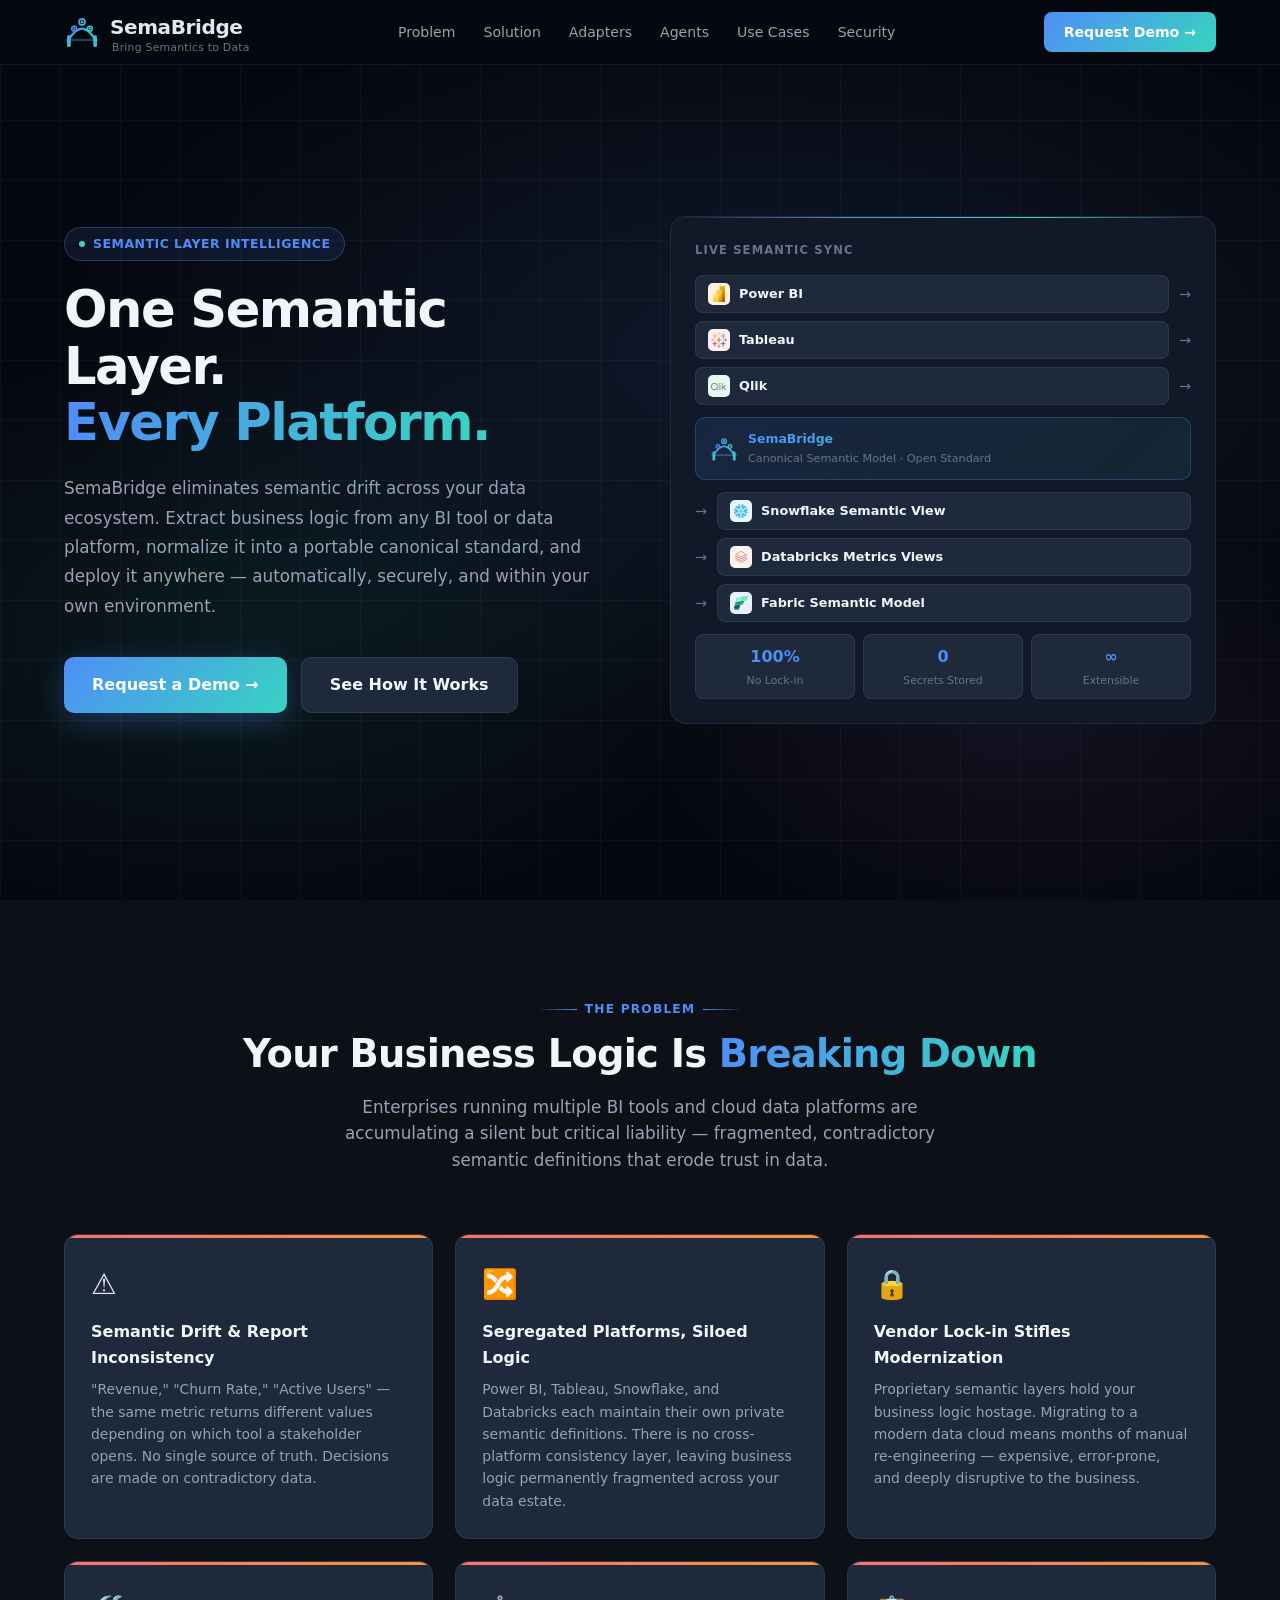
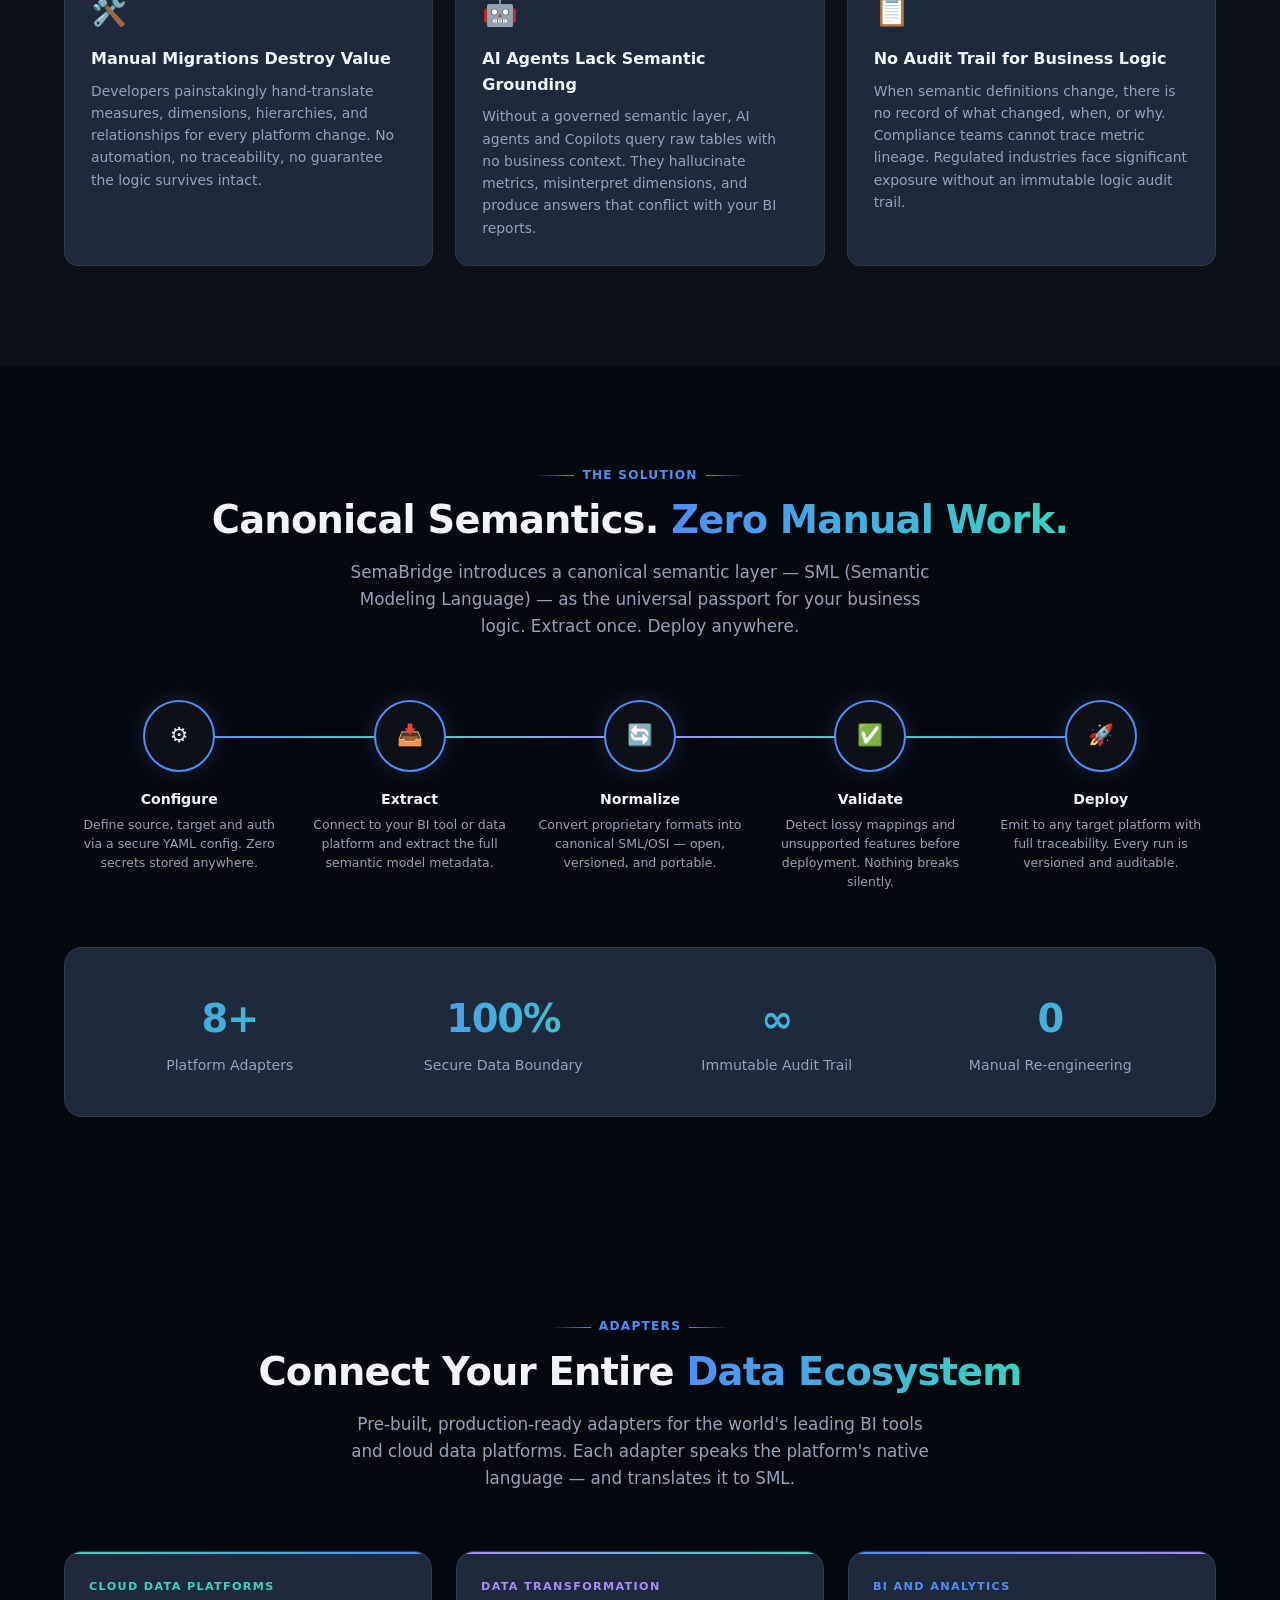
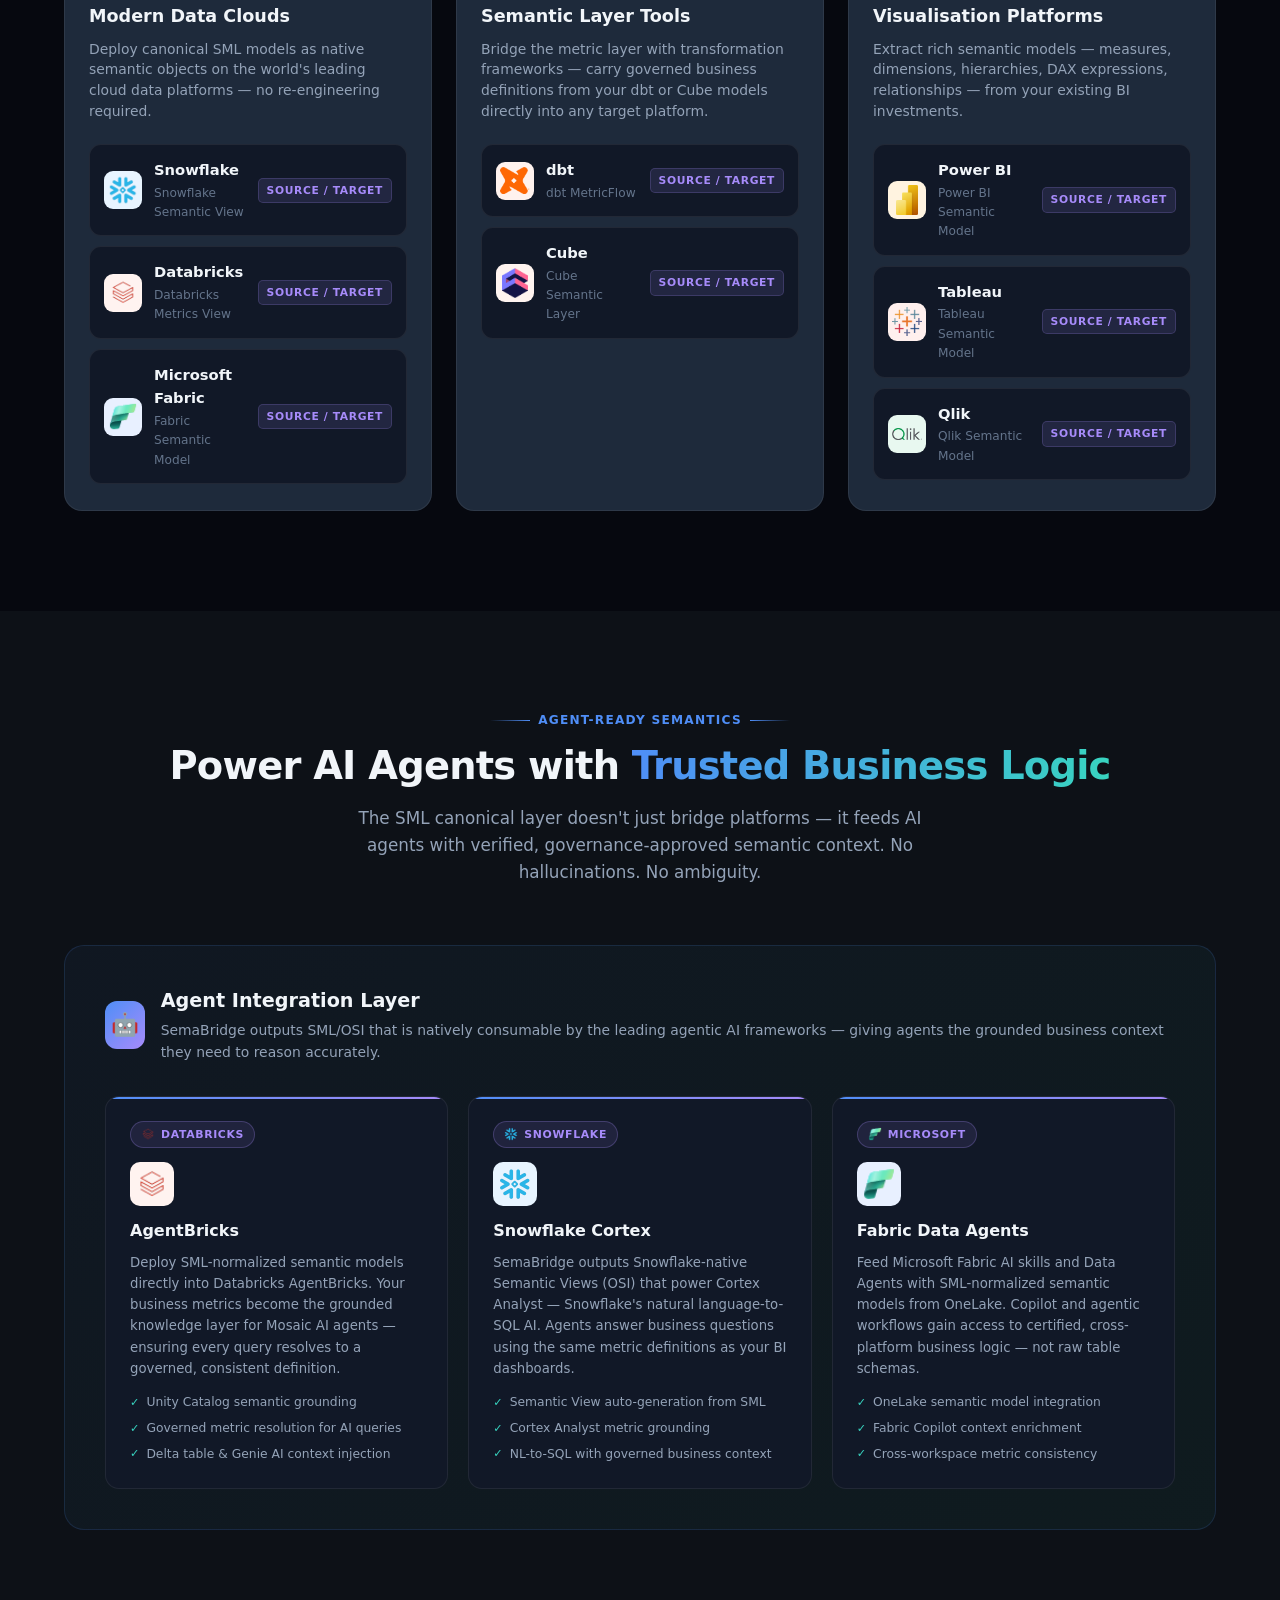
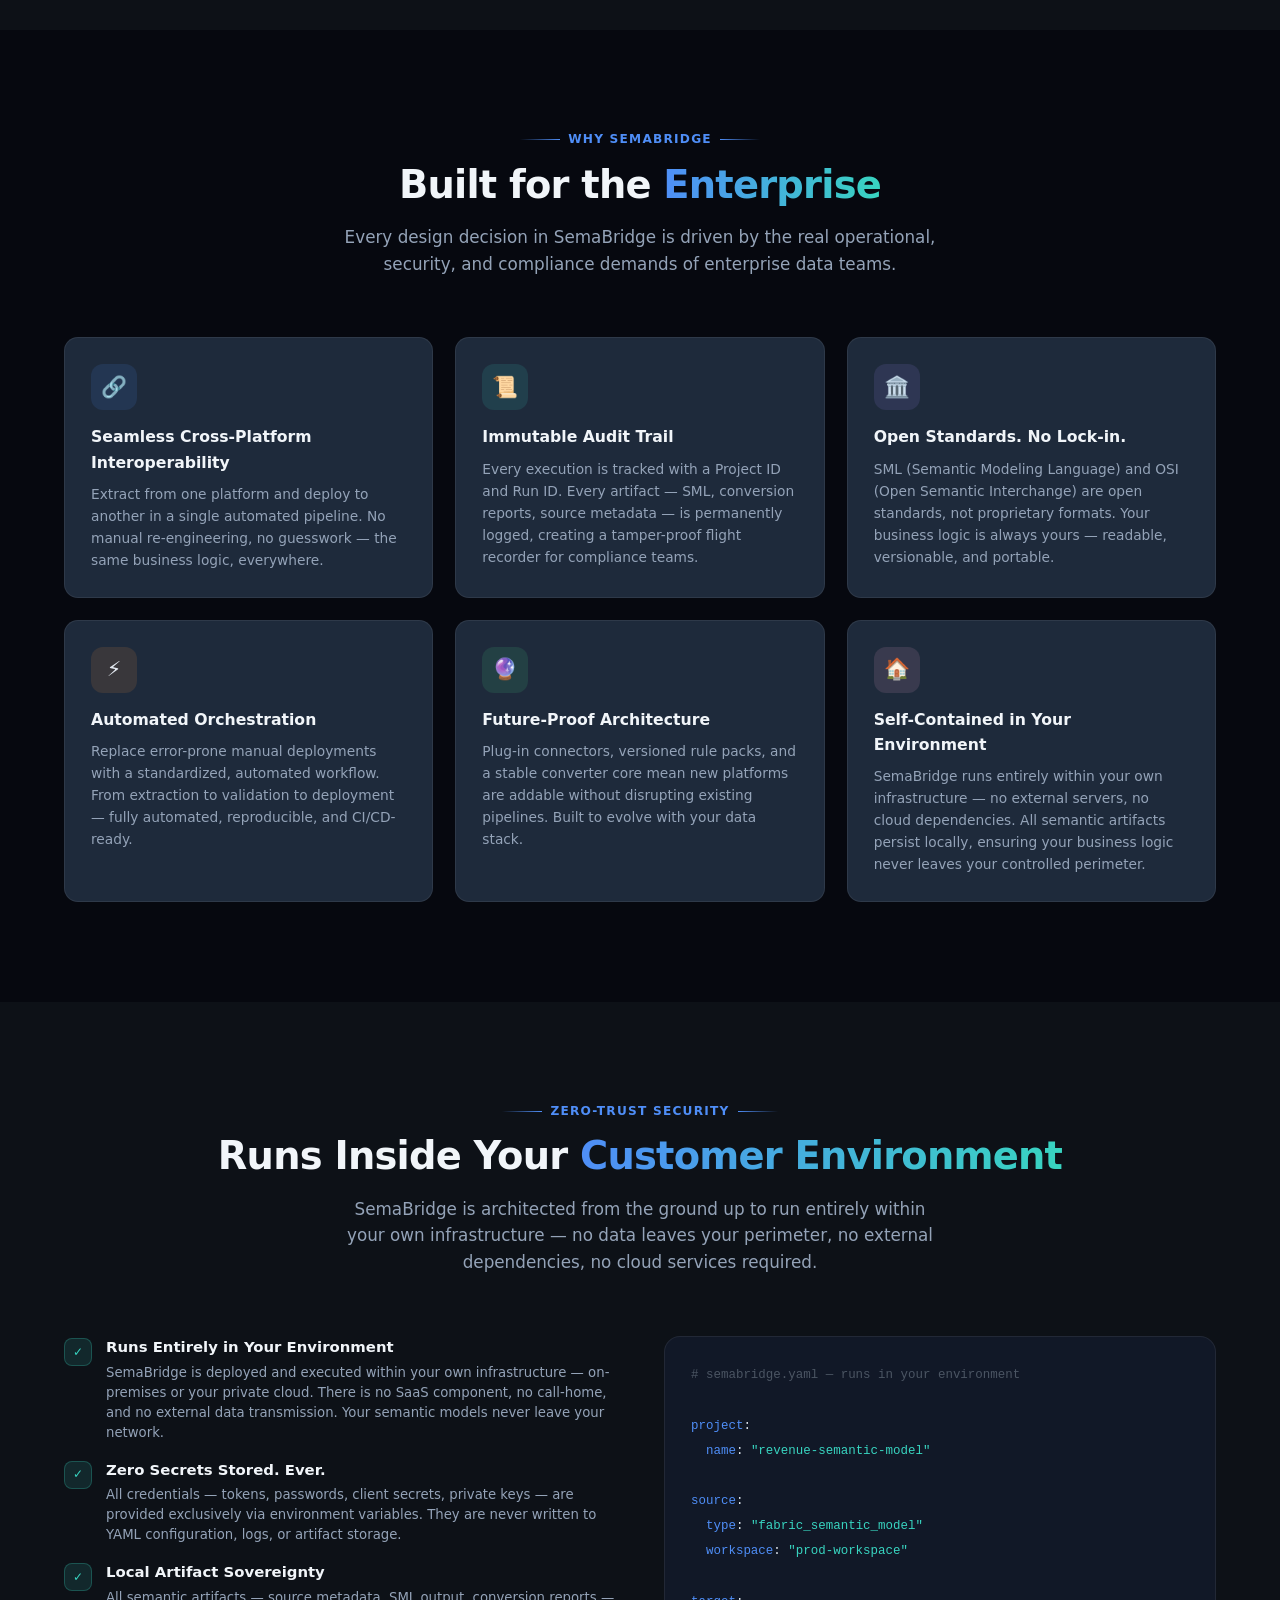
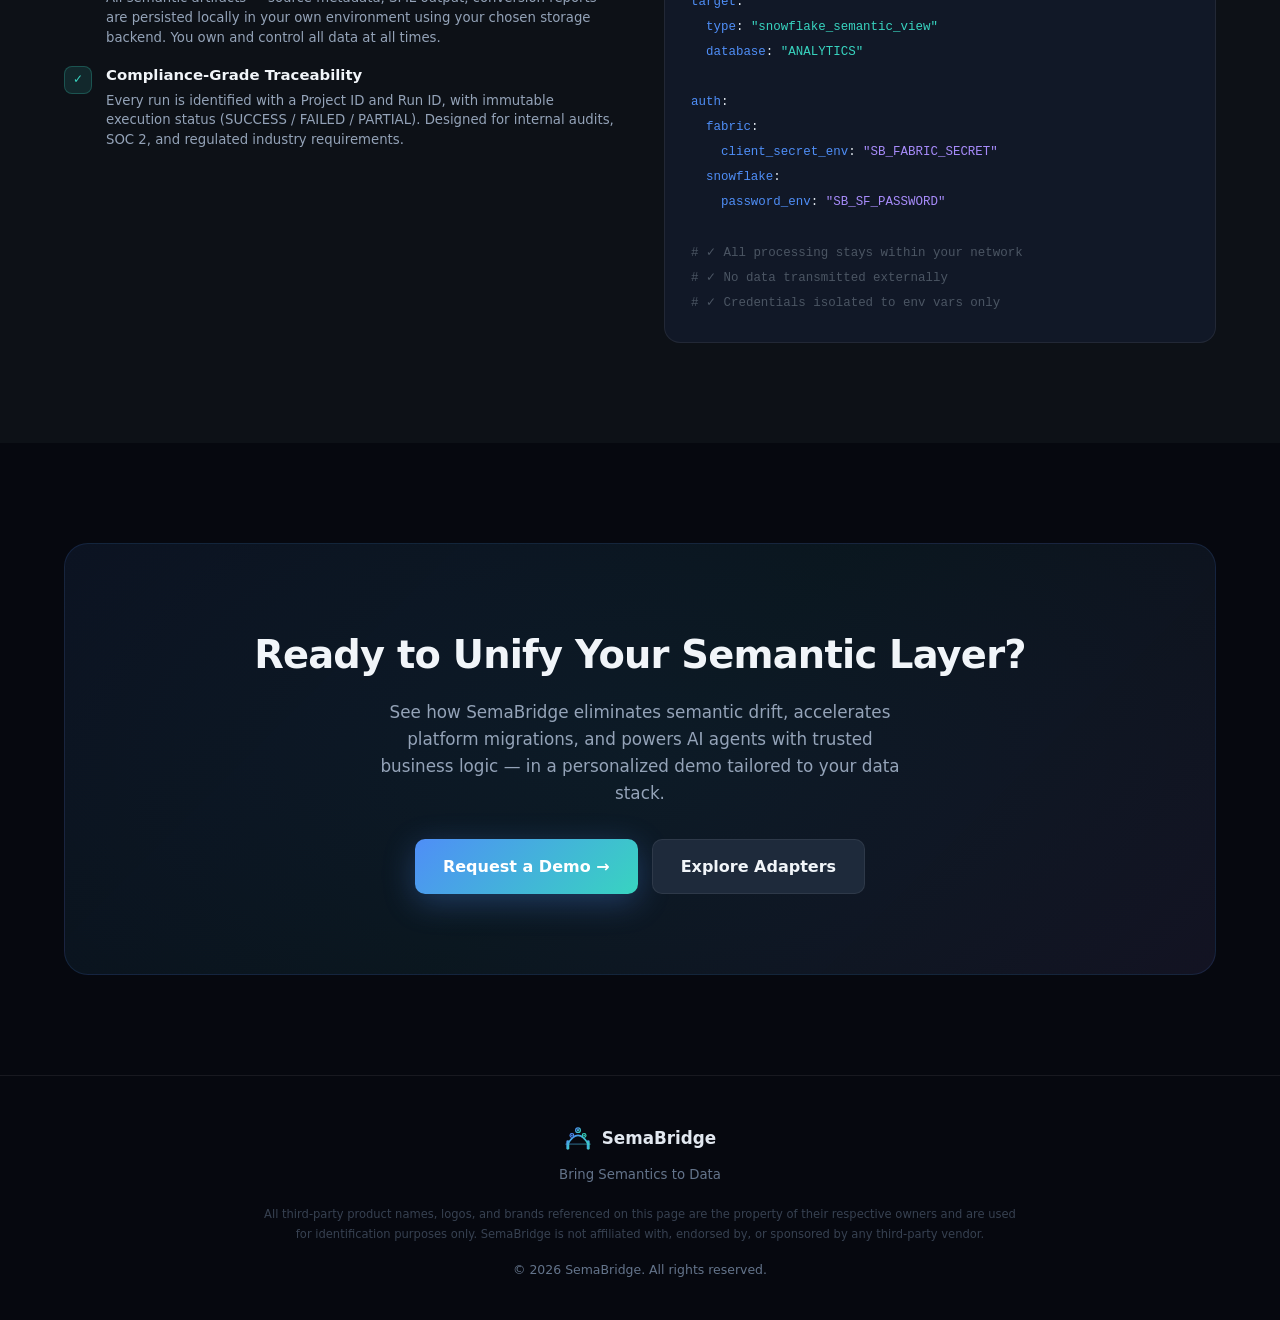
==== commit 99246c3c: "Updated the Descriptions and naming" ====
--- a/index.html
+++ b/index.html
@@ -4,6 +4,7 @@
   <meta charset="UTF-8" />
   <meta name="viewport" content="width=device-width, initial-scale=1.0" />
   <title>SemaBridge — Bring Semantics to Data</title>
+  <link rel="icon" type="image/svg+xml" href="favicon.svg" />
   <link rel="stylesheet" href="styles.css" />
 </head>
 <body>
@@ -291,8 +292,8 @@
               <img src="icons/snowflake.png" class="icon-img" alt="Snowflake">
             </div>
             <div class="adapter-info">
-              <div class="adapter-name">Snowflake Semantic View</div>
-              <div class="adapter-desc">OSI-native Semantic Views, dimensions, facts, metrics, Cortex integration</div>
+              <div class="adapter-name">Snowflake</div>
+              <div class="adapter-desc">Snowflake Semantic View</div>
             </div>
             <span class="adapter-tag">Source / Target</span>
           </div>
@@ -302,8 +303,8 @@
               <img src="icons/databricks.png" class="icon-img" alt="Databricks">
             </div>
             <div class="adapter-info">
-              <div class="adapter-name">Databricks Metrics Views</div>
-              <div class="adapter-desc">Unity Catalog metrics views, Delta tables, Genie AI integration</div>
+              <div class="adapter-name">Databricks</div>
+              <div class="adapter-desc">Databricks Metrics View</div>
             </div>
             <span class="adapter-tag">Source / Target</span>
           </div>
@@ -313,8 +314,8 @@
               <img src="icons/fabric.png" class="icon-img" alt="Microsoft Fabric">
             </div>
             <div class="adapter-info">
-              <div class="adapter-name">Fabric Semantic Model</div>
-              <div class="adapter-desc">Microsoft Fabric semantic models, OneLake, workspace REST API</div>
+              <div class="adapter-name">Microsoft Fabric</div>
+              <div class="adapter-desc">Fabric Semantic Model</div>
             </div>
             <span class="adapter-tag">Source / Target</span>
           </div>
@@ -334,8 +335,8 @@
               <img src="icons/dbt.png" class="icon-img" alt="dbt">
             </div>
             <div class="adapter-info">
-              <div class="adapter-name">dbt Semantic Layer</div>
-              <div class="adapter-desc">dbt metrics, dimensions, semantic manifest, MetricFlow definitions</div>
+              <div class="adapter-name">dbt</div>
+              <div class="adapter-desc">dbt MetricFlow</div>
             </div>
             <span class="adapter-tag">Source / Target</span>
           </div>
@@ -345,8 +346,8 @@
               <img src="icons/cube.png" class="icon-img" alt="Cube">
             </div>
             <div class="adapter-info">
-              <div class="adapter-name">Cube Semantic Layer</div>
-              <div class="adapter-desc">Cube.dev metrics, dimensions, joins, pre-aggregations, REST &amp; GraphQL API</div>
+              <div class="adapter-name">Cube</div>
+              <div class="adapter-desc">Cube Semantic Layer</div>
             </div>
             <span class="adapter-tag">Source / Target</span>
           </div>
@@ -367,7 +368,7 @@
             </div>
             <div class="adapter-info">
               <div class="adapter-name">Power BI</div>
-              <div class="adapter-desc">Semantic models, TMSL, DAX measures, row-level security, REST API</div>
+              <div class="adapter-desc">Power BI Semantic Model</div>
             </div>
             <span class="adapter-tag">Source / Target</span>
           </div>
@@ -378,7 +379,7 @@
             </div>
             <div class="adapter-info">
               <div class="adapter-name">Tableau</div>
-              <div class="adapter-desc">Published data sources, calculated fields, relationships, LOD expressions</div>
+              <div class="adapter-desc">Tableau Semantic Model</div>
             </div>
             <span class="adapter-tag">Source / Target</span>
           </div>
@@ -389,7 +390,7 @@
             </div>
             <div class="adapter-info">
               <div class="adapter-name">Qlik</div>
-              <div class="adapter-desc">Data model scripts, master items, set expressions, associations</div>
+              <div class="adapter-desc">Qlik Semantic Model</div>
             </div>
             <span class="adapter-tag">Source / Target</span>
           </div>
